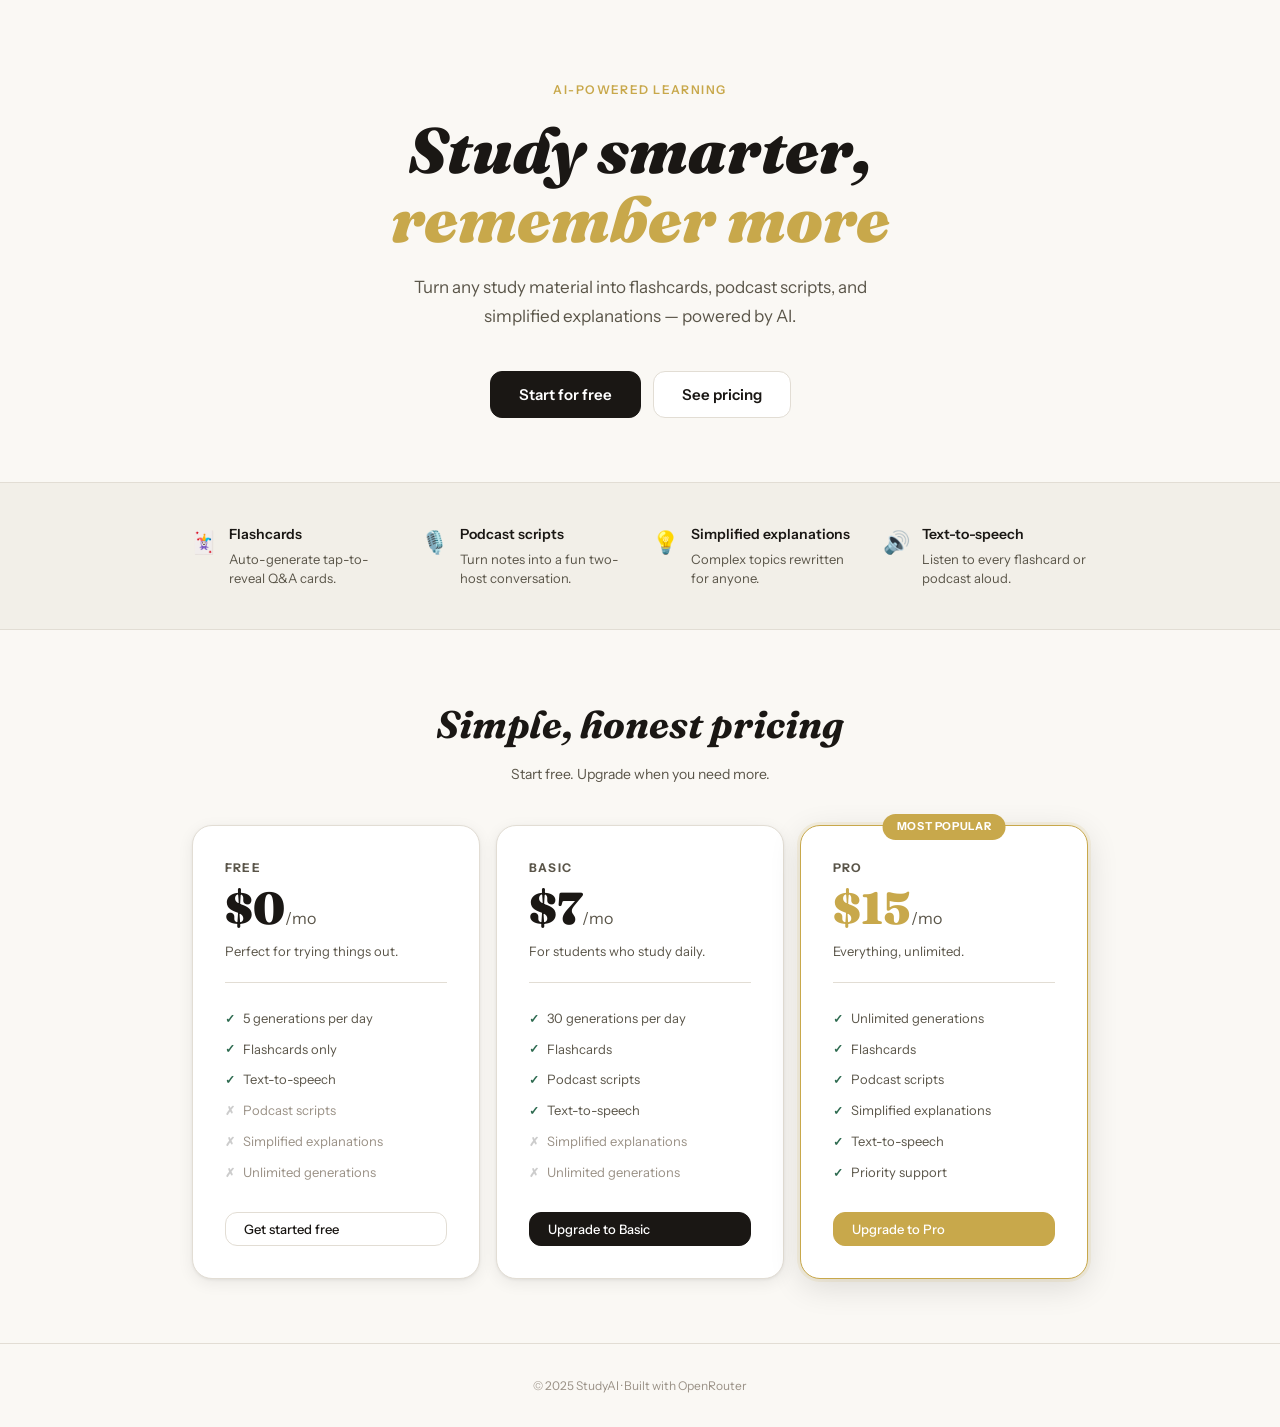
==== index.html @ e2538389 "Add files via upload" ====
<!DOCTYPE html>
<html lang="en">
<head>
<meta charset="UTF-8">
<meta name="viewport" content="width=device-width, initial-scale=1.0">
<title>StudyAI – Learn Smarter</title>
<link href="https://fonts.googleapis.com/css2?family=Fraunces:ital,wght@0,400;0,600;0,700;0,900;1,400;1,700&family=Instrument+Sans:wght@400;500;600&display=swap" rel="stylesheet">
<script src="https://www.paypal.com/sdk/js?client-id=NZ43STGXW99DN&vault=true&intent=subscription" data-sdk-integration-source="button-factory"></script>
<style>
:root{
  --bg:#faf8f4;--bg2:#f2efe8;--surface:#ffffff;--border:#e2ddd4;
  --ink:#1a1714;--ink2:#5a5549;--ink3:#9a9186;
  --gold:#c8a84b;--gold2:#e8c96a;--goldbg:#fdf6e3;
  --green:#2d6a4f;--greenbg:#e8f5ee;
  --blue:#1d4e89;--bluebg:#e8f0fb;
  --red:#c0392b;
  --r:12px;--r2:20px;
  --ff-display:'Fraunces',serif;
  --ff-body:'Instrument Sans',sans-serif;
  --shadow:0 1px 3px rgba(0,0,0,.06),0 4px 16px rgba(0,0,0,.07);
  --shadow-lg:0 8px 32px rgba(0,0,0,.12);
}
*{box-sizing:border-box;margin:0;padding:0}
html{font-size:16px;scroll-behavior:smooth}
body{background:var(--bg);color:var(--ink);font-family:var(--ff-body);line-height:1.6;min-height:100vh}
.page{display:none;min-height:100vh}
.page.active{display:block}
nav{
  position:sticky;top:0;z-index:100;
  background:rgba(250,248,244,.92);backdrop-filter:blur(12px);
  border-bottom:1px solid var(--border);
  padding:0 2rem;height:60px;
  display:flex;align-items:center;justify-content:space-between;
}
.nav-logo{font-family:var(--ff-display);font-size:20px;font-weight:900;color:var(--ink);cursor:pointer;font-style:italic}
.nav-logo em{color:var(--gold);font-style:normal}
.nav-right{display:flex;align-items:center;gap:12px}
.nav-plan-badge{font-size:11px;font-weight:600;padding:3px 10px;border-radius:99px;letter-spacing:.04em;text-transform:uppercase}
.badge-free{background:var(--bg2);color:var(--ink2)}
.badge-basic{background:var(--bluebg);color:var(--blue)}
.badge-pro{background:var(--goldbg);color:var(--gold)}
.btn{display:inline-flex;align-items:center;gap:6px;padding:8px 18px;border-radius:var(--r);border:1.5px solid var(--border);background:var(--surface);color:var(--ink);font-family:var(--ff-body);font-size:13px;font-weight:500;cursor:pointer;transition:all .15s;text-decoration:none}
.btn:hover{background:var(--bg2);border-color:#ccc}
.btn-primary{background:var(--ink);color:#fff;border-color:var(--ink)}
.btn-primary:hover{background:#2d2926;border-color:#2d2926}
.btn-gold{background:var(--gold);color:#fff;border-color:var(--gold)}
.btn-gold:hover{background:#b8963c;border-color:#b8963c}
.btn-sm{padding:6px 14px;font-size:12px}
.btn-lg{padding:13px 28px;font-size:15px;font-weight:600}
.hero{
  max-width:780px;margin:0 auto;padding:5rem 2rem 4rem;text-align:center;
}
.hero-eyebrow{font-size:12px;letter-spacing:.12em;text-transform:uppercase;color:var(--gold);font-weight:600;margin-bottom:1rem}
.hero h1{font-family:var(--ff-display);font-size:clamp(2.4rem,6vw,4rem);font-weight:900;line-height:1.08;margin-bottom:1.25rem;font-style:italic}
.hero h1 span{color:var(--gold)}
.hero p{font-size:17px;color:var(--ink2);max-width:520px;margin:0 auto 2.5rem;line-height:1.7}
.hero-cta{display:flex;gap:12px;justify-content:center;flex-wrap:wrap}
.features{background:var(--bg2);border-top:1px solid var(--border);border-bottom:1px solid var(--border);padding:2.5rem 2rem}
.features-grid{max-width:900px;margin:0 auto;display:grid;grid-template-columns:repeat(auto-fit,minmax(200px,1fr));gap:1.5rem}
.feat{display:flex;align-items:flex-start;gap:12px}
.feat-icon{font-size:22px;flex-shrink:0;margin-top:2px}
.feat-text h3{font-size:14px;font-weight:600;margin-bottom:4px}
.feat-text p{font-size:13px;color:var(--ink2);line-height:1.5}
.pricing-section{max-width:960px;margin:0 auto;padding:4rem 2rem}
.section-title{text-align:center;margin-bottom:.5rem}
.section-title h2{font-family:var(--ff-display);font-size:clamp(1.6rem,4vw,2.4rem);font-weight:700;font-style:italic}
.section-sub{text-align:center;color:var(--ink2);font-size:14px;margin-bottom:2.5rem}
.plans-grid{display:grid;grid-template-columns:repeat(auto-fit,minmax(260px,1fr));gap:16px;align-items:start}
.plan-card{background:var(--surface);border:1.5px solid var(--border);border-radius:var(--r2);padding:2rem;position:relative;box-shadow:var(--shadow)}
.plan-card.featured{border-color:var(--gold);box-shadow:0 0 0 3px rgba(200,168,75,.12),var(--shadow-lg)}
.plan-badge-top{position:absolute;top:-12px;left:50%;transform:translateX(-50%);background:var(--gold);color:#fff;font-size:11px;font-weight:700;padding:4px 14px;border-radius:99px;letter-spacing:.06em;text-transform:uppercase;white-space:nowrap}
.plan-name{font-size:12px;font-weight:700;letter-spacing:.1em;text-transform:uppercase;color:var(--ink2);margin-bottom:.5rem}
.plan-price{font-family:var(--ff-display);font-size:2.8rem;font-weight:900;line-height:1;margin-bottom:.25rem}
.plan-price sup{font-size:1.2rem;vertical-align:top;margin-top:.4rem;font-family:var(--ff-body);font-weight:600}
.plan-price span{font-size:1rem;color:var(--ink2);font-family:var(--ff-body);font-weight:400}
.plan-desc{font-size:13px;color:var(--ink2);margin:0.75rem 0 1.25rem;line-height:1.5}
.plan-divider{height:1px;background:var(--border);margin:1.25rem 0}
.plan-features{list-style:none;margin-bottom:1.5rem}
.plan-features li{font-size:13px;padding:5px 0;display:flex;align-items:center;gap:8px;color:var(--ink2)}
.plan-features li::before{content:'✓';color:var(--green);font-weight:700;font-size:12px;flex-shrink:0}
.plan-features li.no::before{content:'✗';color:#ccc}
.plan-features li.no{color:var(--ink3)}
.plan-cta{width:100%}
.auth-wrap{min-height:100vh;display:flex;align-items:center;justify-content:center;padding:2rem}
.auth-card{background:var(--surface);border:1px solid var(--border);border-radius:var(--r2);padding:2.5rem;width:100%;max-width:420px;box-shadow:var(--shadow-lg)}
.auth-card h2{font-family:var(--ff-display);font-size:1.8rem;font-weight:700;font-style:italic;margin-bottom:.25rem}
.auth-card p{font-size:13px;color:var(--ink2);margin-bottom:1.75rem}
.field{margin-bottom:1rem}
.field label{display:block;font-size:12px;font-weight:600;letter-spacing:.04em;color:var(--ink2);margin-bottom:5px;text-transform:uppercase}
.field input,.field select,.field textarea{width:100%;padding:10px 13px;border:1.5px solid var(--border);border-radius:var(--r);font-family:var(--ff-body);font-size:14px;color:var(--ink);background:var(--bg);outline:none;transition:border-color .15s}
.field input:focus,.field select:focus,.field textarea:focus{border-color:var(--gold)}
.field textarea{min-height:120px;resize:vertical}
.auth-switch{text-align:center;margin-top:1.25rem;font-size:13px;color:var(--ink2)}
.auth-switch a{color:var(--gold);cursor:pointer;font-weight:500;text-decoration:none}
.auth-error{background:#ffeaea;border:1px solid #f5c6cb;border-radius:var(--r);padding:10px 14px;font-size:13px;color:var(--red);margin-bottom:1rem;display:none}
.dash-layout{display:grid;grid-template-columns:220px 1fr;min-height:calc(100vh - 60px)}
.sidebar{background:var(--surface);border-right:1px solid var(--border);padding:1.5rem 1rem}
.sidebar-label{font-size:10px;font-weight:700;letter-spacing:.1em;text-transform:uppercase;color:var(--ink3);padding:0 10px;margin-bottom:.5rem;margin-top:1rem}
.sidebar-label:first-child{margin-top:0}
.sidebar-item{display:flex;align-items:center;gap:10px;padding:9px 12px;border-radius:var(--r);font-size:13px;font-weight:500;color:var(--ink2);cursor:pointer;transition:all .15s;text-decoration:none;width:100%;border:none;background:none;font-family:var(--ff-body)}
.sidebar-item:hover{background:var(--bg2);color:var(--ink)}
.sidebar-item.active{background:var(--goldbg);color:var(--gold);font-weight:600}
.sidebar-item .si-icon{font-size:15px;flex-shrink:0}
.main-content{padding:2rem;overflow-y:auto}
.main-content h2{font-family:var(--ff-display);font-size:1.6rem;font-weight:700;font-style:italic;margin-bottom:.25rem}
.main-content .subtitle{font-size:13px;color:var(--ink2);margin-bottom:2rem}
.usage-card{background:var(--surface);border:1px solid var(--border);border-radius:var(--r);padding:1.25rem;margin-bottom:1.5rem;box-shadow:var(--shadow)}
.usage-header{display:flex;justify-content:space-between;align-items:center;margin-bottom:.75rem}
.usage-header h4{font-size:13px;font-weight:600}
.usage-count{font-size:12px;color:var(--ink2)}
.usage-bar-track{height:6px;background:var(--bg2);border-radius:99px;overflow:hidden}
.usage-bar-fill{height:100%;border-radius:99px;background:var(--gold);transition:width .4s ease}
.usage-bar-fill.full{background:var(--red)}
.usage-note{font-size:11px;color:var(--ink3);margin-top:.5rem}
.tool-card{background:var(--surface);border:1px solid var(--border);border-radius:var(--r2);padding:1.5rem;box-shadow:var(--shadow)}
.tool-actions{display:flex;gap:8px;flex-wrap:wrap;margin:1rem 0}
.tool-btn{display:flex;align-items:center;gap:6px;padding:8px 16px;border-radius:99px;border:1.5px solid var(--border);background:var(--bg);color:var(--ink);font-family:var(--ff-body);font-size:13px;font-weight:500;cursor:pointer;transition:all .15s}
.tool-btn:hover{background:var(--bg2);border-color:#bbb}
.tool-btn:disabled{opacity:.4;cursor:not-allowed}
.tabs-row{display:flex;border-bottom:1px solid var(--border);margin-bottom:1.25rem}
.tab{padding:9px 18px;font-size:13px;font-weight:500;color:var(--ink2);background:none;border:none;border-bottom:2px solid transparent;cursor:pointer;font-family:var(--ff-body);transition:all .15s}
.tab:hover{color:var(--ink)}
.tab.on-flash{color:var(--gold);border-bottom-color:var(--gold)}
.tab.on-podcast{color:var(--blue);border-bottom-color:var(--blue)}
.tab.on-explain{color:var(--green);border-bottom-color:var(--green)}
.tab-count{font-size:10px;background:var(--goldbg);color:var(--gold);padding:1px 6px;border-radius:99px;margin-left:5px;font-weight:700;display:none}
.tab-pane{display:none;animation:fadeUp .25s ease}
.tab-pane.visible{display:block}
@keyframes fadeUp{from{opacity:0;transform:translateY(6px)}to{opacity:1;transform:translateY(0)}}
.fc-grid{display:grid;grid-template-columns:repeat(auto-fill,minmax(230px,1fr));gap:10px;margin-top:1rem}
.fc{background:var(--bg);border:1.5px solid var(--border);border-radius:var(--r);padding:1.1rem;cursor:pointer;transition:all .15s;position:relative}
.fc:hover{border-color:var(--gold);box-shadow:0 2px 8px rgba(200,168,75,.12)}
.fc .ql{font-size:10px;font-weight:700;letter-spacing:.08em;color:var(--gold);text-transform:uppercase;margin-bottom:6px}
.fc .qt{font-size:13px;font-weight:500;color:var(--ink);line-height:1.5}
.fc .ab{display:none;margin-top:10px;padding-top:10px;border-top:1px solid var(--border)}
.fc .ab.show{display:block}
.fc .al{font-size:10px;font-weight:700;letter-spacing:.08em;color:var(--blue);text-transform:uppercase;margin-bottom:5px}
.fc .at{font-size:12px;color:var(--ink2);line-height:1.55}
.fc .hint{font-size:10px;color:var(--ink3);margin-top:8px}
.fc-tts{font-size:11px;padding:3px 9px;border-radius:99px;border:1px solid var(--border);background:transparent;color:var(--ink3);cursor:pointer;font-family:var(--ff-body);margin-top:8px;transition:all .15s}
.fc-tts:hover{border-color:var(--gold);color:var(--gold)}
.fc-tts.sp{border-color:var(--gold);color:var(--gold)}
.pod-box2{background:var(--bg);border:1px solid var(--border);border-radius:var(--r);overflow:hidden}
.pod-top2{padding:1rem 1.25rem;border-bottom:1px solid var(--border);display:flex;align-items:center;justify-content:space-between;gap:10px;flex-wrap:wrap}
.pod-top2 h4{font-family:var(--ff-display);font-size:15px;font-weight:700;font-style:italic}
.pod-controls2{display:flex;gap:8px;align-items:center}
.pod-voices{display:flex;gap:12px;padding:.75rem 1.25rem;background:var(--surface);border-bottom:1px solid var(--border);flex-wrap:wrap}
.voice-badge{display:flex;align-items:center;gap:8px;font-size:12px}
.voice-dot{width:10px;height:10px;border-radius:50%;flex-shrink:0}
.voice-dot.alex{background:#c8a84b}
.voice-dot.jordan{background:#1d4e89}
.voice-name{font-weight:600;color:var(--ink)}
.voice-label{color:var(--ink3);font-size:11px}
.pod-script{padding:1.25rem;max-height:400px;overflow-y:auto;display:flex;flex-direction:column;gap:10px}
.pod-script::-webkit-scrollbar{width:3px}
.pod-script::-webkit-scrollbar-thumb{background:var(--border);border-radius:2px}
.pod-line{display:flex;gap:10px;padding:8px 10px;border-radius:8px;transition:background .2s,opacity .2s;opacity:.55}
.pod-line.active{opacity:1;background:var(--goldbg)}
.pod-line[data-speaker="Jordan"].active{background:var(--bluebg)}
.pod-speaker{font-size:11px;font-weight:700;letter-spacing:.06em;text-transform:uppercase;min-width:52px;padding-top:2px;flex-shrink:0}
.pod-speaker.alex{color:var(--gold)}
.pod-speaker.jordan{color:var(--blue)}
.pod-text{font-size:13px;color:var(--ink2);line-height:1.6}
.pod-foot2{padding:.75rem 1.25rem;border-top:1px solid var(--border);font-size:11px;color:var(--ink3);display:flex;align-items:center;gap:8px}
.pod-foot2.live{color:var(--blue)}
.pod-progress{font-size:11px;color:var(--ink3);margin-left:auto}
.speed-select{font-size:11px;padding:3px 8px;border-radius:99px;border:1px solid var(--border);background:var(--bg);color:var(--ink);font-family:var(--ff-body);cursor:pointer}
.exp-box{background:var(--bg);border:1px solid var(--border);border-radius:var(--r);overflow:hidden}
.exp-top{padding:1rem 1.25rem;border-bottom:1px solid var(--border);display:flex;align-items:center;justify-content:space-between}
.exp-top span{font-size:11px;font-weight:700;letter-spacing:.08em;text-transform:uppercase;color:var(--green)}
.exp-body{padding:1.25rem;font-size:14px;color:var(--ink2);line-height:1.85;white-space:pre-wrap}
.ld{display:flex;align-items:center;gap:10px;padding:1.5rem 0;font-size:13px;color:var(--ink2)}
.spin{width:14px;height:14px;border:2px solid var(--border);border-top-color:var(--gold);border-radius:50%;animation:sp .6s linear infinite;flex-shrink:0}
@keyframes sp{to{transform:rotate(360deg)}}
.upgrade-wall{text-align:center;padding:3rem 1rem;background:var(--goldbg);border:1.5px dashed var(--gold);border-radius:var(--r2);margin-top:1rem}
.upgrade-wall h3{font-family:var(--ff-display);font-size:1.3rem;font-weight:700;font-style:italic;margin-bottom:.5rem}
.upgrade-wall p{font-size:13px;color:var(--ink2);margin-bottom:1.25rem}
.billing-grid{display:grid;grid-template-columns:repeat(auto-fit,minmax(240px,1fr));gap:14px;margin-top:1rem}
.billing-plan{background:var(--surface);border:1.5px solid var(--border);border-radius:var(--r2);padding:1.5rem;position:relative}
.billing-plan.current{border-color:var(--gold);background:var(--goldbg)}
.billing-plan .bp-name{font-size:11px;font-weight:700;letter-spacing:.1em;text-transform:uppercase;color:var(--ink2);margin-bottom:.5rem}
.billing-plan .bp-price{font-family:var(--ff-display);font-size:2rem;font-weight:900;margin-bottom:.5rem}
.billing-plan .bp-features{list-style:none;margin:1rem 0}
.billing-plan .bp-features li{font-size:12px;color:var(--ink2);padding:3px 0;display:flex;gap:7px}
.billing-plan .bp-features li::before{content:'✓';color:var(--green);font-weight:700}
.paypal-container{margin-top:1rem;min-height:45px}
.current-label{position:absolute;top:-10px;right:16px;background:var(--gold);color:#fff;font-size:10px;font-weight:700;padding:3px 10px;border-radius:99px;letter-spacing:.06em;text-transform:uppercase}
#toast{position:fixed;bottom:24px;right:24px;background:var(--ink);color:#fff;padding:10px 18px;border-radius:var(--r);font-size:13px;font-weight:500;opacity:0;transition:opacity .25s;pointer-events:none;z-index:9999}
#toast.show{opacity:1}
.empty{padding:2.5rem;text-align:center;font-size:13px;color:var(--ink3)}
.err-msg{color:var(--red);font-size:13px;padding:1.5rem 0}
@media(max-width:700px){
  .dash-layout{grid-template-columns:1fr}
  .sidebar{display:flex;overflow-x:auto;padding:.75rem;gap:4px;border-right:none;border-bottom:1px solid var(--border)}
  .sidebar-label{display:none}
  .sidebar-item{flex-shrink:0;padding:7px 12px}
  .fc-grid{grid-template-columns:1fr}
  .billing-grid{grid-template-columns:1fr}
  .hero h1{font-size:2rem}
}
</style>
</head>
<body>

<!-- NAV -->
<nav id="main-nav" style="display:none">
  <div class="nav-logo" onclick="goHome()">Study<em>AI</em></div>
  <div class="nav-right">
    <span class="nav-plan-badge badge-free" id="nav-badge">Free</span>
    <button class="btn btn-sm" id="nav-login-btn" onclick="showPage('login')" style="display:none">Log in</button>
    <button class="btn btn-sm btn-primary" id="nav-signup-btn" onclick="showPage('signup')" style="display:none">Get started</button>
    <button class="btn btn-sm" id="nav-logout-btn" onclick="logout()" style="display:none">Log out</button>
  </div>
</nav>

<!-- LANDING PAGE -->
<div class="page active" id="page-landing">
  <section class="hero">
    <div class="hero-eyebrow">AI-Powered Learning</div>
    <h1>Study smarter,<br><span>remember more</span></h1>
    <p>Turn any study material into flashcards, podcast scripts, and simplified explanations — powered by AI.</p>
    <div class="hero-cta">
      <button class="btn btn-primary btn-lg" onclick="showPage('signup')">Start for free</button>
      <button class="btn btn-lg" onclick="document.getElementById('pricing').scrollIntoView({behavior:'smooth'})">See pricing</button>
    </div>
  </section>
  <section class="features">
    <div class="features-grid">
      <div class="feat"><div class="feat-icon">🃏</div><div class="feat-text"><h3>Flashcards</h3><p>Auto-generate tap-to-reveal Q&A cards.</p></div></div>
      <div class="feat"><div class="feat-icon">🎙️</div><div class="feat-text"><h3>Podcast scripts</h3><p>Turn notes into a fun two-host conversation.</p></div></div>
      <div class="feat"><div class="feat-icon">💡</div><div class="feat-text"><h3>Simplified explanations</h3><p>Complex topics rewritten for anyone.</p></div></div>
      <div class="feat"><div class="feat-icon">🔊</div><div class="feat-text"><h3>Text-to-speech</h3><p>Listen to every flashcard or podcast aloud.</p></div></div>
    </div>
  </section>
  <section class="pricing-section" id="pricing">
    <div class="section-title"><h2>Simple, honest pricing</h2></div>
    <div class="section-sub">Start free. Upgrade when you need more.</div>
    <div class="plans-grid">
      <div class="plan-card">
        <div class="plan-name">Free</div>
        <div class="plan-price">$0<span>/mo</span></div>
        <div class="plan-desc">Perfect for trying things out.</div>
        <div class="plan-divider"></div>
        <ul class="plan-features">
          <li>5 generations per day</li><li>Flashcards only</li><li>Text-to-speech</li>
          <li class="no">Podcast scripts</li><li class="no">Simplified explanations</li><li class="no">Unlimited generations</li>
        </ul>
        <button class="btn plan-cta" onclick="showPage('signup')">Get started free</button>
      </div>
      <div class="plan-card">
        <div class="plan-name">Basic</div>
        <div class="plan-price">$<span style="font-size:2.8rem;font-family:var(--ff-display);font-weight:900;color:var(--ink)">7</span><span>/mo</span></div>
        <div class="plan-desc">For students who study daily.</div>
        <div class="plan-divider"></div>
        <ul class="plan-features">
          <li>30 generations per day</li><li>Flashcards</li><li>Podcast scripts</li><li>Text-to-speech</li>
          <li class="no">Simplified explanations</li><li class="no">Unlimited generations</li>
        </ul>
        <button class="btn btn-primary plan-cta" onclick="startUpgrade('basic')">Upgrade to Basic</button>
      </div>
      <div class="plan-card featured">
        <div class="plan-badge-top">Most popular</div>
        <div class="plan-name">Pro</div>
        <div class="plan-price" style="color:var(--gold)">$<span style="font-size:2.8rem;font-family:var(--ff-display);font-weight:900;color:var(--gold)">15</span><span>/mo</span></div>
        <div class="plan-desc">Everything, unlimited.</div>
        <div class="plan-divider"></div>
        <ul class="plan-features">
          <li>Unlimited generations</li><li>Flashcards</li><li>Podcast scripts</li><li>Simplified explanations</li><li>Text-to-speech</li><li>Priority support</li>
        </ul>
        <button class="btn btn-gold plan-cta" onclick="startUpgrade('pro')">Upgrade to Pro</button>
      </div>
    </div>
  </section>
  <footer style="text-align:center;padding:2rem;font-size:12px;color:var(--ink3);border-top:1px solid var(--border)">© 2025 StudyAI · Built with OpenRouter</footer>
</div>

<!-- SIGNUP PAGE -->
<div class="page" id="page-signup">
  <div class="auth-wrap"><div class="auth-card">
    <h2>Create your account</h2><p>Start for free. No credit card required.</p>
    <div class="auth-error" id="signup-error"></div>
    <div class="field"><label>Full name</label><input type="text" id="su-name" placeholder="Jane Doe"></div>
    <div class="field"><label>Email</label><input type="email" id="su-email" placeholder="jane@example.com"></div>
    <div class="field"><label>Password</label><input type="password" id="su-pass" placeholder="Min. 6 characters"></div>
    <button class="btn btn-primary btn-lg" style="width:100%" onclick="doSignup()">Create account</button>
    <div class="auth-switch">Already have an account? <a onclick="showPage('login')">Log in</a></div>
  </div></div>
</div>

<!-- LOGIN PAGE -->
<div class="page" id="page-login">
  <div class="auth-wrap"><div class="auth-card">
    <h2>Welcome back</h2><p>Log in to your StudyAI account.</p>
    <div class="auth-error" id="login-error"></div>
    <div class="field"><label>Email</label><input type="email" id="li-email" placeholder="jane@example.com"></div>
    <div class="field"><label>Password</label><input type="password" id="li-pass" placeholder="Your password"></div>
    <button class="btn btn-primary btn-lg" style="width:100%" onclick="doLogin()">Log in</button>
    <div class="auth-switch">Don't have an account? <a onclick="showPage('signup')">Sign up free</a></div>
  </div></div>
</div>

<!-- DASHBOARD -->
<div class="page" id="page-dashboard">
  <div class="dash-layout">
    <div class="sidebar">
      <div class="sidebar-label">Tools</div>
      <button class="sidebar-item active" id="sb-study" onclick="showDash('study')"><span class="si-icon">📚</span> Study tool</button>
      <div class="sidebar-label">Account</div>
      <button class="sidebar-item" id="sb-billing" onclick="showDash('billing')"><span class="si-icon">💳</span> Billing</button>
      <button class="sidebar-item" id="sb-settings" onclick="showDash('settings')"><span class="si-icon">🔑</span> Settings</button>
      <div id="sb-admin-wrap" style="display:none"><div class="sidebar-label">Owner</div><button class="sidebar-item" id="sb-admin" onclick="showDash('admin')"><span class="si-icon">⚙️</span> Admin panel</button></div>
    </div>
    <div class="main-content">
      <!-- STUDY PANEL -->
      <div id="dash-study">
        <h2>Study tool</h2><p class="subtitle">Paste any material and let AI do the work.</p>
        <div class="usage-card">
          <div class="usage-header"><h4>Daily generations</h4><span class="usage-count" id="usage-text">0 / 5</span></div>
          <div class="usage-bar-track"><div class="usage-bar-fill" id="usage-fill" style="width:0%"></div></div>
          <div class="usage-note" id="usage-note">Resets at midnight · <a onclick="showDash('billing')" style="color:var(--gold);cursor:pointer">Upgrade for more</a></div>
        </div>
        <div class="tool-card">
          <div class="field"><label>Your study material</label><textarea id="study-input" placeholder="Paste your notes, article, textbook excerpt…"></textarea></div>
          <div class="tool-actions">
            <button class="tool-btn" id="tbtn-flash" onclick="generate('flashcards')">🃏 Flashcards</button>
            <button class="tool-btn" id="tbtn-podcast" onclick="generate('podcast')">🎙️ Podcast</button>
            <button class="tool-btn" id="tbtn-explain" onclick="generate('explain')">💡 Explain</button>
          </div>
          <div id="output-area" style="display:none">
            <div class="tabs-row">
              <button class="tab" id="tab-flash" onclick="switchTab('flash')">Flashcards <span class="tab-count" id="fc-cnt"></span></button>
              <button class="tab" id="tab-podcast" onclick="switchTab('podcast')">Podcast</button>
              <button class="tab" id="tab-explain" onclick="switchTab('explain')">Explanation</button>
            </div>
            <div class="tab-pane" id="tp-flash"><div class="empty">Generate flashcards to see them here.</div></div>
            <div class="tab-pane" id="tp-podcast"><div class="empty">Generate a podcast to see it here.</div></div>
            <div class="tab-pane" id="tp-explain"><div class="empty">Generate an explanation to see it here.</div></div>
          </div>
        </div>
      </div>
      <!-- SETTINGS PANEL -->
      <div id="dash-settings" style="display:none">
        <h2>API Settings</h2><p class="subtitle">Enter your OpenRouter API key to enable AI features.</p>
        <div class="tool-card">
          <div class="field">
            <label>OpenRouter API Key</label>
            <input type="password" id="api-key-input" placeholder="sk-or-v1-...">
            <div style="font-size:12px; color:var(--ink3); margin-top:6px">Get a key at <a href="https://openrouter.ai/keys" target="_blank" style="color:var(--gold)">openrouter.ai/keys</a></div>
          </div>
          <button class="btn btn-primary" onclick="saveApiKey()">Save Key</button>
          <button class="btn" onclick="clearApiKey()">Clear</button>
          <p id="api-key-status" style="margin-top:12px; font-size:13px"></p>
        </div>
      </div>
      <!-- ADMIN PANEL -->
      <div id="dash-admin" style="display:none"></div>
      <!-- BILLING PANEL -->
      <div id="dash-billing" style="display:none">
        <h2>Billing & plans</h2><p class="subtitle">Manage your subscription.</p>
        <div class="billing-grid" id="billing-grid"></div>
      </div>
    </div>
  </div>
</div>

<div id="toast"></div>

<script>
// DATA STORE
const DB = {
  get users(){ try{return JSON.parse(localStorage.getItem('sai_users')||'{}')}catch{return{}} },
  set users(v){ localStorage.setItem('sai_users',JSON.stringify(v)) },
  get session(){ try{return JSON.parse(localStorage.getItem('sai_session')||'null')}catch{return null} },
  set session(v){ localStorage.setItem('sai_session',JSON.stringify(v)) },
};
const PLANS = {
  free: { name:'Free', price:'$0/mo', daily:5, features:['flashcards'], label:'Free' },
  basic:{ name:'Basic', price:'$7/mo', daily:30, features:['flashcards','podcast'], label:'Basic' },
  pro:  { name:'Pro', price:'$15/mo', daily:999, features:['flashcards','podcast','explain'], label:'Pro' },
};

function currentUser(){ const s=DB.session; return s?DB.users[s.email]:null; }
function saveUser(u){ const db=DB.users; db[u.email]=u; DB.users=db; }
function todayKey(){ return new Date().toISOString().slice(0,10); }
function getUsage(){ const u=currentUser(); return u?((u.usage||{})[todayKey()]||0):0; }
function incUsage(){ const u=currentUser(); if(!u) return; if(!u.usage) u.usage={}; u.usage[todayKey()]=(u.usage[todayKey()]||0)+1; saveUser(u); }
function canGenerate(type){ const u=currentUser(); if(!u) return false; const plan=PLANS[u.plan||'free']; return plan.features.includes(type) && getUsage()<plan.daily; }

// NAVIGATION
function showPage(name){
  document.querySelectorAll('.page').forEach(p=>p.classList.remove('active'));
  document.getElementById('page-'+name).classList.add('active');
  const nav=document.getElementById('main-nav');
  const u=currentUser();
  nav.style.display= name==='landing'?'none':'flex';
  if(u){
    document.getElementById('nav-login-btn').style.display='none';
    document.getElementById('nav-signup-btn').style.display='none';
    document.getElementById('nav-logout-btn').style.display='flex';
    const badge=document.getElementById('nav-badge');
    badge.textContent=PLANS[u.plan||'free'].label;
    badge.className='nav-plan-badge badge-'+(u.plan||'free');
    badge.style.display='flex';
  } else {
    document.getElementById('nav-login-btn').style.display='flex';
    document.getElementById('nav-signup-btn').style.display='flex';
    document.getElementById('nav-logout-btn').style.display='none';
    document.getElementById('nav-badge').style.display='none';
  }
}
function goHome(){ showPage(currentUser()?'dashboard':'landing'); }

// AUTH
function doSignup(){
  const name=document.getElementById('su-name').value.trim();
  const email=document.getElementById('su-email').value.trim().toLowerCase();
  const pass=document.getElementById('su-pass').value;
  const err=document.getElementById('signup-error');
  err.style.display='none';
  if(!name||!email||!pass){ err.textContent='Please fill in all fields.'; err.style.display='block'; return; }
  if(pass.length<6){ err.textContent='Password must be at least 6 characters.'; err.style.display='block'; return; }
  const db=DB.users;
  if(db[email]){ err.textContent='An account with this email already exists.'; err.style.display='block'; return; }
  const user={name,email,pass,plan:'free',joinedAt:Date.now(),usage:{}};
  saveUser(user);
  DB.session={email};
  showPage('dashboard');
  initDash();
  toast('Welcome to StudyAI, '+name+'! 🎉');
}
function doLogin(){
  const email=document.getElementById('li-email').value.trim().toLowerCase();
  const pass=document.getElementById('li-pass').value;
  const err=document.getElementById('login-error');
  err.style.display='none';
  const db=DB.users;
  if(!db[email]||db[email].pass!==pass){ err.textContent='Incorrect email or password.'; err.style.display='block'; return; }
  DB.session={email};
  showPage('dashboard');
  initDash();
  toast('Welcome back, '+db[email].name+'!');
}
function logout(){
  DB.session=null;
  stopSpeech();
  showPage('landing');
  toast('Logged out.');
}

// DASHBOARD
function initDash(){
  updateUsageBar();
  const u=currentUser();
  document.getElementById('sb-admin-wrap').style.display=(u&&u.isOwner)?'block':'none';
  showDash('study');
}
function showDash(panel){
  ['study','billing','admin','settings'].forEach(p=>{
    const el=document.getElementById('dash-'+p);
    if(el) el.style.display=p===panel?'block':'none';
  });
  document.querySelectorAll('.sidebar-item').forEach(i=>i.classList.remove('active'));
  document.getElementById('sb-'+panel)?.classList.add('active');
  if(panel==='billing') renderBilling();
  if(panel==='admin') renderAdmin();
  if(panel==='settings'){ document.getElementById('api-key-input').value = getApiKey(); }
}
function updateUsageBar(){
  const u=currentUser(); if(!u) return;
  const plan=PLANS[u.plan||'free'];
  const used=getUsage();
  const pct=plan.daily>=999?0:Math.min(100,Math.round(used/plan.daily*100));
  document.getElementById('usage-text').textContent=plan.daily>=999?used+' / ∞':used+' / '+plan.daily;
  const fill=document.getElementById('usage-fill');
  fill.style.width=pct+'%';
  fill.className='usage-bar-fill'+(pct>=100?' full':'');
  const note=document.getElementById('usage-note');
  if(u.plan==='pro') note.innerHTML='Unlimited generations on Pro ✓';
  else note.innerHTML='Resets at midnight · <a onclick="showDash(\'billing\')" style="color:var(--gold);cursor:pointer">Upgrade for more</a>';
}

// TTS
let speaking=false, activeTTSBtn=null;
function stopSpeech(){ if(window.speechSynthesis) window.speechSynthesis.cancel(); speaking=false; if(activeTTSBtn){ activeTTSBtn.classList.remove('sp'); activeTTSBtn.textContent=activeTTSBtn._idle||'▶'; activeTTSBtn=null; } }
function speakText(text,btn,idle,active){
  if(!window.speechSynthesis){ toast('TTS not supported.'); return; }
  if(speaking&&activeTTSBtn===btn){ stopSpeech(); return; }
  stopSpeech();
  const u=new SpeechSynthesisUtterance(text); u.rate=0.95;
  u.onend=()=>{ speaking=false; if(activeTTSBtn){ activeTTSBtn.classList.remove('sp'); activeTTSBtn.textContent=idle; activeTTSBtn=null; } };
  btn._idle=idle; btn.textContent=active; btn.classList.add('sp'); activeTTSBtn=btn; speaking=true;
  window.speechSynthesis.speak(u);
}

// TABS
function switchTab(name){
  ['flash','podcast','explain'].forEach(t=>{
    document.getElementById('tp-'+t).classList.remove('visible');
    document.getElementById('tab-'+t).classList.remove('on-flash','on-podcast','on-explain');
  });
  document.getElementById('tp-'+name).classList.add('visible');
  document.getElementById('tab-'+name).classList.add('on-'+name);
  stopSpeech();
}

// API KEY MANAGEMENT
function getApiKey(){ return localStorage.getItem('openrouter_api_key')||''; }
function saveApiKey(){
  const key=document.getElementById('api-key-input').value.trim();
  if(!key){ toast('Please enter an API key'); return; }
  localStorage.setItem('openrouter_api_key',key);
  document.getElementById('api-key-status').textContent='✅ API key saved!';
  toast('API key saved');
}
function clearApiKey(){
  localStorage.removeItem('openrouter_api_key');
  document.getElementById('api-key-input').value='';
  document.getElementById('api-key-status').textContent='API key cleared';
  toast('API key cleared');
}

// GENERATE (OpenRouter)
const TYPE_TO_FEATURE={flashcards:'flashcards',podcast:'podcast',explain:'explain'};
const TYPE_TO_TAB={flashcards:'flash',podcast:'podcast',explain:'explain'};

async function generate(type){
  const text=document.getElementById('study-input').value.trim();
  if(!text){ toast('Please paste some study material first.'); return; }
  const apiKey=getApiKey();
  if(!apiKey){ toast('Please enter your OpenRouter API key in Settings'); showDash('settings'); return; }
  const feat=TYPE_TO_FEATURE[type];
  const u=currentUser();
  const plan=PLANS[u.plan||'free'];
  if(!plan.features.includes(feat)){ showUpgradeWall(type,TYPE_TO_TAB[type]); return; }
  if(getUsage()>=plan.daily){ showUpgradeWall('limit',TYPE_TO_TAB[type]); return; }

  const btnId='tbtn-'+type.replace('flashcards','flash');
  document.getElementById(btnId).disabled=true;
  document.getElementById('output-area').style.display='block';
  switchTab(TYPE_TO_TAB[type]);
  const pane=document.getElementById('tp-'+TYPE_TO_TAB[type]);
  pane.innerHTML='<div class="ld"><div class="spin"></div> AI is reasoning…</div>';

  let system='', user='', schema={};
  if(type==='flashcards'){
    system='You are an expert educator. Generate flashcards from the study material.';
    user=`Create 8 flashcards based on this material:\n\n${text}`;
    schema={ name:'flashcards', strict:true, schema:{ type:'object', properties:{ cards:{ type:'array', items:{ type:'object', properties:{ q:{type:'string'}, a:{type:'string'} }, required:['q','a'], additionalProperties:false } } }, required:['cards'], additionalProperties:false } };
  } else if(type==='podcast'){
    system=`You are an award-winning podcast producer and science communicator. Create a deeply engaging, information-rich two-host conversation between Alex and Jordan. Follow these rules:
- Alex is the enthusiastic expert who dives deep, uses vivid analogies, shares surprising facts, and explains mechanisms clearly.
- Jordan is the curious, witty co-host who asks probing follow-up questions, challenges assumptions, relates ideas to real life, and occasionally plays devil's advocate.
- The conversation must feel NATURAL — include moments of genuine surprise, "wait, really?", brief disagreements, jokes, and "aha" moments.
- Pack in REAL, SPECIFIC information: statistics, named examples, historical context, mechanisms, counterintuitive facts, and practical implications.
- Structure: open with a hook/surprising claim → explore core concepts with examples → dig into a counterintuitive angle → discuss real-world impact → close with a memorable takeaway.
- Each line should be 1-3 sentences: substantive but conversational. Never vague or generic.
- Vary sentence length and rhythm to sound like real speech.`;
    user=`Turn this study material into a rich, information-packed podcast script for hosts Alex and Jordan. Include 24-30 exchanges. Make it feel like a genuinely fascinating conversation that teaches the listener something real. Don't just summarize — explain WHY things work, share surprising angles, and make complex ideas click.\n\nMaterial:\n${text}`;
    schema={ name:'podcast_script', strict:true, schema:{ type:'object', properties:{ script:{ type:'array', items:{ type:'object', properties:{ speaker:{type:'string', enum:['Alex','Jordan']}, line:{type:'string'} }, required:['speaker','line'], additionalProperties:false } } }, required:['script'], additionalProperties:false } };
  } else {
    system='You are a brilliant teacher. Explain complex topics simply.';
    user=`Explain this material in simple terms (about 200-300 words):\n\n${text}`;
    schema={ name:'explanation', strict:true, schema:{ type:'object', properties:{ explanation:{type:'string'} }, required:['explanation'], additionalProperties:false } };
  }

  const payload={
    model:'nvidia/nemotron-3-super-120b-a12b:free',
    messages:[{role:'system',content:system},{role:'user',content:user}],
    response_format:{ type:'json_schema', json_schema:schema },
    reasoning:{ enabled: true }
  };

  try{
    const res=await fetch('https://openrouter.ai/api/v1/chat/completions',{
      method:'POST',
      headers:{'Authorization':`Bearer ${apiKey}`,'Content-Type':'application/json'},
      body:JSON.stringify(payload)
    });
    const data=await res.json();
    if(!res.ok) throw new Error(data.error?.message||'API request failed');
    const content=data.choices?.[0]?.message?.content;
    if(!content) throw new Error('No content in response');
    const parsed=JSON.parse(content);
    incUsage(); updateUsageBar();
    if(type==='flashcards') renderFlashcardsFromArray(parsed.cards,pane);
    else if(type==='podcast') renderPodcastFromArray(parsed.script,pane);
    else renderExplain(parsed.explanation,pane);
  } catch(e){
    pane.innerHTML=`<div class="err-msg">Error: ${esc(e.message)}</div>`;
  }
  document.getElementById(btnId).disabled=false;
}

function showUpgradeWall(type,tabName){
  document.getElementById('output-area').style.display='block';
  switchTab(tabName);
  const pane=document.getElementById('tp-'+tabName);
  const msgs={ podcast:'Podcast scripts are available on Basic and Pro plans.', explain:'Simplified explanations are available on the Pro plan.', limit:'You\'ve used all your daily generations. Upgrade for more.' };
  pane.innerHTML=`<div class="upgrade-wall"><h3>Upgrade your plan</h3><p>${msgs[type]||'This feature requires an upgrade.'}</p><button class="btn btn-gold" onclick="showDash('billing')">View plans & upgrade</button></div>`;
}

// RENDER FUNCTIONS
function renderFlashcardsFromArray(cards,pane){
  const cnt=document.getElementById('fc-cnt'); cnt.textContent=cards.length; cnt.style.display='inline-block';
  const allText=cards.map((c,i)=>`Card ${i+1}. Question: ${c.q}. Answer: ${c.a}.`).join(' ');
  let html=`<div style="display:flex;align-items:center;justify-content:space-between;margin-bottom:8px"><span style="font-size:12px;color:var(--ink2)">Tap a card to reveal the answer.</span><button class="fc-tts" id="tts-all" onclick="speakText(${JSON.stringify(allText)},this,'🔊 Read all','⏹ Stop')">🔊 Read all</button></div><div class="fc-grid">`;
  cards.forEach((c,i)=>{
    const ct=`Question: ${c.q}. Answer: ${c.a}.`;
    html+=`<div class="fc" onclick="flipFC(${i})"><div class="ql">Question</div><div class="qt">${esc(c.q)}</div><div class="ab" id="ab-${i}"><div class="al">Answer</div><div class="at">${esc(c.a)}</div></div><div style="display:flex;align-items:center;justify-content:space-between"><div class="hint" id="ht-${i}">tap to reveal</div><button class="fc-tts" onclick="event.stopPropagation();speakText(${JSON.stringify(ct)},this,'🔊 Read','⏹ Stop')">🔊 Read</button></div></div>`;
  });
  html+='</div>'; pane.innerHTML=html;
}
function flipFC(i){ const ab=document.getElementById('ab-'+i), ht=document.getElementById('ht-'+i); ab.classList.toggle('show'); ht.style.display=ab.classList.contains('show')?'none':'block'; }

let podLines=[], podIdx=0, podPlaying=false, voiceAlex=null, voiceJordan=null, podSpeed=1.0;
function loadVoices(){
  return new Promise(resolve=>{
    const vv=window.speechSynthesis.getVoices();
    if(vv.length){ assignVoices(vv); resolve(); return; }
    window.speechSynthesis.onvoiceschanged=()=>{ assignVoices(window.speechSynthesis.getVoices()); resolve(); };
  });
}
function assignVoices(voices){
  const en=voices.filter(v=>v.lang.startsWith('en'));
  const male=en.filter(v=>/male|guy|daniel|david|james|tom|george|mark|alex|fred/i.test(v.name));
  const female=en.filter(v=>/female|woman|lady|zira|victoria|samantha|karen|moira|tessa|veena|fiona/i.test(v.name));
  const others=en.filter(v=>!male.includes(v)&&!female.includes(v));
  voiceAlex=male[0]||others[0]||en[0]||voices[0];
  voiceJordan=female[0]||others[1]||en[1]||voiceAlex;
}
function renderPodcastFromArray(script,pane){
  podLines=script; podIdx=0; podPlaying=false;
  const linesHtml=script.map((l,i)=>`<div class="pod-line" id="pl-${i}" data-speaker="${l.speaker}"><span class="pod-speaker ${l.speaker.toLowerCase()}">${esc(l.speaker)}</span><span class="pod-text">${esc(l.line)}</span></div>`).join('');
  pane.innerHTML=`
  <div class="pod-box2">
    <div class="pod-top2"><h4>🎙️ Podcast — Alex & Jordan</h4><div class="pod-controls2"><select class="speed-select" id="pod-speed" onchange="updatePodSpeed()"><option value="0.8">0.8×</option><option value="0.9">0.9×</option><option value="1" selected>1×</option><option value="1.1">1.1×</option><option value="1.25">1.25×</option></select><button class="tool-btn" id="pod-play-btn" style="padding:6px 16px;font-size:12px" onclick="togglePodcast()">▶ Play</button><button class="tool-btn" style="padding:6px 12px;font-size:12px" onclick="restartPodcast()" title="Restart">↺</button></div></div>
    <div class="pod-voices"><div class="voice-badge"><div class="voice-dot alex"></div><span class="voice-name">Alex</span><span class="voice-label" id="alex-voice-name">loading…</span></div><div class="voice-badge"><div class="voice-dot jordan"></div><span class="voice-name">Jordan</span><span class="voice-label" id="jordan-voice-name">loading…</span></div></div>
    <div class="pod-script" id="pod-script">${linesHtml}</div>
    <div class="pod-foot2" id="pod-status2"><span id="pod-status-text">Ready · ${script.length} lines</span><span class="pod-progress" id="pod-prog"></span></div>
  </div>`;
  loadVoices().then(()=>{
    document.getElementById('alex-voice-name').textContent=voiceAlex?voiceAlex.name:'Default';
    document.getElementById('jordan-voice-name').textContent=voiceJordan?voiceJordan.name:'Default';
  });
}
function updatePodSpeed(){ podSpeed=parseFloat(document.getElementById('pod-speed')?.value||1); }
function togglePodcast(){ podPlaying?pausePodcast():playPodcastFrom(podIdx); }
function pausePodcast(){
  podPlaying=false; window.speechSynthesis.cancel();
  document.getElementById('pod-play-btn').textContent='▶ Resume';
  const st=document.getElementById('pod-status2'); st.className='pod-foot2'; document.getElementById('pod-status-text').textContent='Paused';
}
function restartPodcast(){
  podPlaying=false; podIdx=0; window.speechSynthesis.cancel();
  document.querySelectorAll('.pod-line').forEach(l=>l.classList.remove('active'));
  document.getElementById('pod-play-btn').textContent='▶ Play';
  const st=document.getElementById('pod-status2'); st.className='pod-foot2'; document.getElementById('pod-status-text').textContent='Ready · '+podLines.length+' lines';
  document.getElementById('pod-prog').textContent='';
}
function playPodcastFrom(idx){
  if(idx>=podLines.length){ endPodcast(); return; }
  podPlaying=true; podIdx=idx;
  document.getElementById('pod-play-btn').textContent='⏸ Pause';
  document.getElementById('pod-status2').className='pod-foot2 live';
  speakLine(idx);
}
function speakLine(idx){
  if(!podPlaying||idx>=podLines.length){ if(podPlaying) endPodcast(); return; }
  const line=podLines[idx];
  document.querySelectorAll('.pod-line').forEach((el,i)=>el.classList.toggle('active',i===idx));
  document.getElementById('pl-'+idx)?.scrollIntoView({behavior:'smooth',block:'nearest'});
  document.getElementById('pod-prog').textContent=(idx+1)+' / '+podLines.length;
  document.getElementById('pod-status-text').textContent='▶ '+line.speaker+' speaking…';
  const utter=new SpeechSynthesisUtterance(line.line);
  utter.rate=podSpeed; utter.pitch=line.speaker.toLowerCase()==='alex'?0.95:1.1;
  if(line.speaker.toLowerCase()==='alex'&&voiceAlex) utter.voice=voiceAlex;
  if(line.speaker.toLowerCase()==='jordan'&&voiceJordan) utter.voice=voiceJordan;
  utter.onend=()=>{ if(podPlaying){ podIdx=idx+1; speakLine(podIdx); } };
  utter.onerror=()=>{ if(podPlaying){ podIdx=idx+1; speakLine(podIdx); } };
  window.speechSynthesis.speak(utter);
}
function endPodcast(){
  podPlaying=false; podIdx=0;
  document.querySelectorAll('.pod-line').forEach(l=>l.classList.remove('active'));
  document.getElementById('pod-play-btn').textContent='▶ Play again';
  const st=document.getElementById('pod-status2'); st.className='pod-foot2'; document.getElementById('pod-status-text').textContent='Finished ✓';
  document.getElementById('pod-prog').textContent='';
}
function renderExplain(raw,pane){
  pane.innerHTML=`<div class="exp-box"><div class="exp-top"><span>Simplified explanation</span><button class="tool-btn" style="padding:6px 14px;font-size:12px" onclick="speakText(${JSON.stringify(raw)},this,'🔊 Read aloud','⏹ Stop')">🔊 Read aloud</button></div><div class="exp-body">${esc(raw)}</div></div>`;
}

// BILLING
const PAYPAL_PLANS={ basic:{ price:'$7/mo', features:['30 generations/day','Flashcards','Podcast scripts','Text-to-speech'] }, pro:{ price:'$15/mo', features:['Unlimited generations','All 3 tools','Text-to-speech','Priority support'] } };
function renderBilling(){
  const u=currentUser(); if(!u) return;
  const cur=u.plan||'free'; const grid=document.getElementById('billing-grid'); grid.innerHTML='';
  Object.entries(PAYPAL_PLANS).forEach(([key,plan])=>{
    const isCurrent=cur===key;
    const div=document.createElement('div'); div.className='billing-plan'+(isCurrent?' current':'');
    div.innerHTML=`${isCurrent?'<div class="current-label">Current plan</div>':''}<div class="bp-name">${key.toUpperCase()}</div><div class="bp-price">${plan.price}</div><ul class="bp-features">${plan.features.map(f=>`<li>${f}</li>`).join('')}</ul><div class="paypal-container" id="pp-${key}"></div>`;
    grid.appendChild(div);
    if(!isCurrent) mountPayPal(key, div.querySelector('.paypal-container'));
    else div.querySelector('.paypal-container').innerHTML=`<button class="btn" style="width:100%;opacity:.5;cursor:default">Current plan</button>`;
  });
  const fdiv=document.createElement('div'); fdiv.className='billing-plan'+(cur==='free'?' current':'');
  fdiv.innerHTML=`${cur==='free'?'<div class="current-label">Current plan</div>':''}<div class="bp-name">FREE</div><div class="bp-price">$0/mo</div><ul class="bp-features"><li>5 generations/day</li><li>Flashcards only</li><li>Text-to-speech</li></ul><div style="margin-top:1rem">${cur==='free'?'<button class="btn" style="width:100%;opacity:.5;cursor:default">Current plan</button>':'<button class="btn" style="width:100%" onclick="downgradeFree()">Downgrade to Free</button>'}</div>`;
  grid.appendChild(fdiv);
}
function mountPayPal(planKey,container){
  if(!window.paypal){ container.innerHTML='<p style="font-size:12px;color:var(--ink3)">PayPal loading…</p>'; return; }
  const prices={basic:'7.00',pro:'15.00'};
  paypal.Buttons({
    style:{ layout:'vertical', color:'gold', shape:'pill', label:'subscribe', height:40 },
    createOrder:(data,actions)=>actions.order.create({ purchase_units:[{ description:`StudyAI ${planKey.charAt(0).toUpperCase()+planKey.slice(1)} Plan`, amount:{ currency_code:'USD', value:prices[planKey] } }] }),
    onApprove:(data,actions)=>actions.order.capture().then(details=>{ upgradePlan(planKey); toast(`You're now on ${planKey} plan 🎉`); renderBilling(); }),
    onError:err=>toast('Payment failed. Try again.')
  }).render(container);
}
function upgradePlan(plan){ const u=currentUser(); if(!u) return; u.plan=plan; saveUser(u); document.getElementById('nav-badge').textContent=PLANS[plan].label; document.getElementById('nav-badge').className='nav-plan-badge badge-'+plan; }
function downgradeFree(){ if(!confirm('Downgrade to free?')) return; upgradePlan('free'); toast('Downgraded to Free.'); renderBilling(); }
function startUpgrade(plan){ const u=currentUser(); if(!u){ showPage('signup'); return; } showPage('dashboard'); initDash(); showDash('billing'); }

// ADMIN
const OWNER = { name:'Owner', email:'owner@studyai.app', pass:'studyai-owner-2025', plan:'pro', joinedAt:0, usage:{}, isOwner:true };
function seedOwner(){ const db=DB.users; if(!db[OWNER.email]){ db[OWNER.email]=OWNER; DB.users=db; } }
function renderAdmin(){
  const panel=document.getElementById('dash-admin'); if(!panel) return;
  const db=DB.users; const users=Object.values(db).filter(u=>!u.isOwner);
  const revenue={basic:7,pro:15,free:0}; const totalRev=users.reduce((s,u)=>s+(revenue[u.plan||'free']||0),0);
  panel.innerHTML=`<h2>Admin panel</h2><p class="subtitle">Your business at a glance.</p>
    <div style="display:grid;grid-template-columns:repeat(auto-fit,minmax(150px,1fr));gap:12px;margin-bottom:1.5rem">
      <div style="background:var(--surface);border:1px solid var(--border);border-radius:var(--r);padding:1rem"><div style="font-size:11px;font-weight:700;letter-spacing:.08em;text-transform:uppercase;color:var(--ink3);margin-bottom:6px">Total users</div><div style="font-family:var(--ff-display);font-size:2rem;font-weight:900">${users.length}</div></div>
      <div style="background:var(--surface);border:1px solid var(--border);border-radius:var(--r);padding:1rem"><div style="font-size:11px;font-weight:700;letter-spacing:.08em;text-transform:uppercase;color:var(--ink3);margin-bottom:6px">Monthly revenue</div><div style="font-family:var(--ff-display);font-size:2rem;font-weight:900;color:var(--gold)">$${totalRev}</div></div>
      <div style="background:var(--surface);border:1px solid var(--border);border-radius:var(--r);padding:1rem"><div style="font-size:11px;font-weight:700;letter-spacing:.08em;text-transform:uppercase;color:var(--ink3);margin-bottom:6px">Paid users</div><div style="font-family:var(--ff-display);font-size:2rem;font-weight:900;color:var(--green)">${users.filter(u=>u.plan&&u.plan!=='free').length}</div></div>
    </div>
    <div style="background:var(--surface);border:1px solid var(--border);border-radius:var(--r);overflow:hidden">
      <div style="padding:.75rem 1.25rem;border-bottom:1px solid var(--border);font-size:12px;font-weight:700;letter-spacing:.06em;text-transform:uppercase;color:var(--ink2)">All users</div>
      ${users.length===0?'<div class="empty">No users yet.</div>':'<table style="width:100%;border-collapse:collapse"><thead><tr style="background:var(--bg2)"><th style="text-align:left;padding:8px 14px;font-size:11px;font-weight:700;letter-spacing:.06em;text-transform:uppercase;color:var(--ink3)">Name</th><th style="text-align:left;padding:8px 14px;font-size:11px;font-weight:700;letter-spacing:.06em;text-transform:uppercase;color:var(--ink3)">Email</th><th style="text-align:left;padding:8px 14px;font-size:11px;font-weight:700;letter-spacing:.06em;text-transform:uppercase;color:var(--ink3)">Plan</th><th style="text-align:left;padding:8px 14px;font-size:11px;font-weight:700;letter-spacing:.06em;text-transform:uppercase;color:var(--ink3)">Actions</th></tr></thead><tbody>'+users.map(u=>`<tr style="border-top:1px solid var(--border)"><td style="padding:10px 14px;font-size:13px">${esc(u.name)}</td><td style="padding:10px 14px;font-size:12px;color:var(--ink2)">${esc(u.email)}</td><td style="padding:10px 14px"><span style="font-size:11px;font-weight:700;padding:2px 8px;border-radius:99px;background:${u.plan==='pro'?'var(--goldbg)':u.plan==='basic'?'var(--bluebg)':'var(--bg2)'};color:${u.plan==='pro'?'var(--gold)':u.plan==='basic'?'var(--blue)':'var(--ink3)'}">${(u.plan||'free').toUpperCase()}</span></td><td style="padding:10px 14px"><button onclick="adminSetPlan('${u.email}','pro')" style="font-size:11px;padding:3px 8px;border-radius:99px;border:1px solid var(--border);background:transparent;cursor:pointer;font-family:var(--ff-body);margin-right:4px">Pro</button><button onclick="adminSetPlan('${u.email}','basic')" style="font-size:11px;padding:3px 8px;border-radius:99px;border:1px solid var(--border);background:transparent;cursor:pointer;font-family:var(--ff-body);margin-right:4px">Basic</button><button onclick="adminSetPlan('${u.email}','free')" style="font-size:11px;padding:3px 8px;border-radius:99px;border:1px solid var(--border);background:transparent;cursor:pointer;font-family:var(--ff-body)">Free</button></td></tr>`).join('')+'</tbody></table>'}
    </div>`;
}
function adminSetPlan(email,plan){ const db=DB.users; if(!db[email]) return; db[email].plan=plan; DB.users=db; toast(db[email].name+' moved to '+plan+'.'); renderAdmin(); }

// UTILS
function esc(s){ return String(s).replace(/&/g,'&amp;').replace(/</g,'&lt;').replace(/>/g,'&gt;'); }
function toast(msg){ const t=document.getElementById('toast'); t.textContent=msg; t.classList.add('show'); setTimeout(()=>t.classList.remove('show'),3000); }

// BOOT
(function init(){
  seedOwner();
  const u=currentUser();
  if(u){ showPage('dashboard'); initDash(); }
  else { showPage('landing'); }
})();
</script>
</body>
</html>
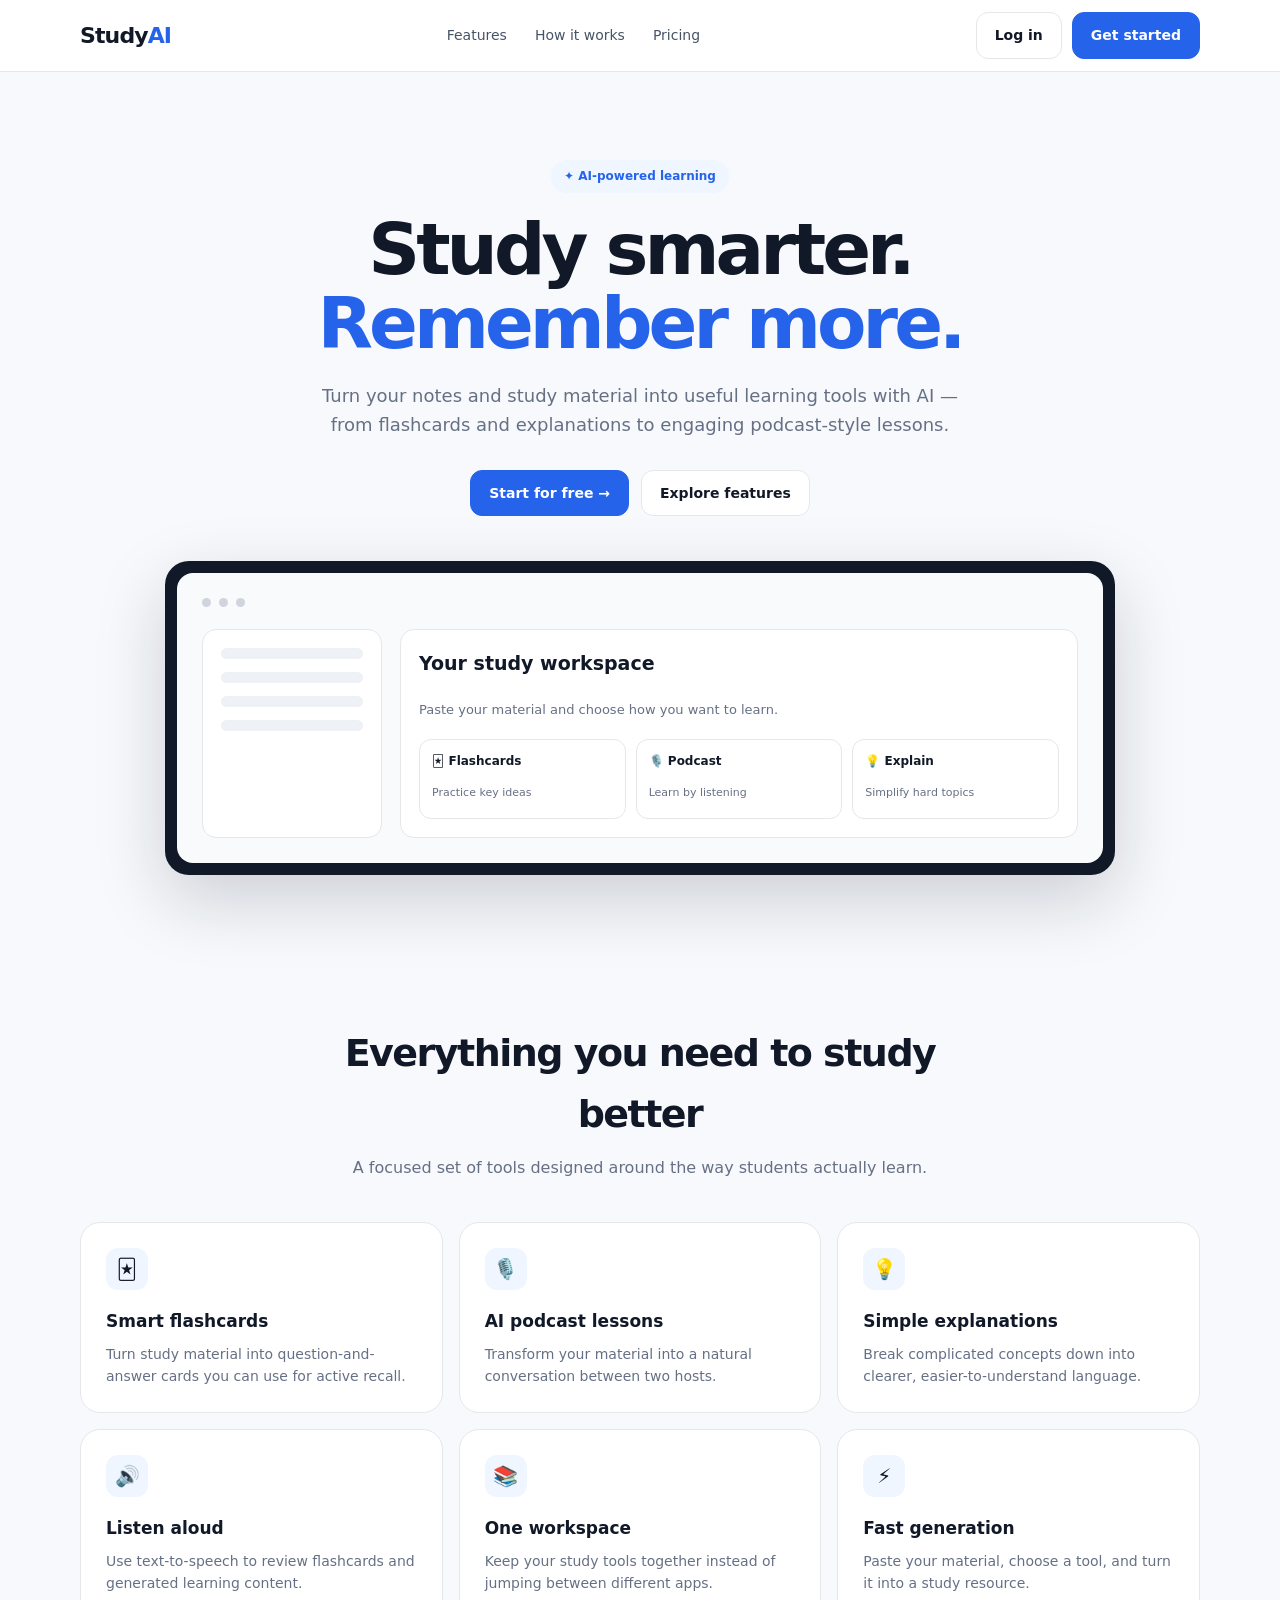
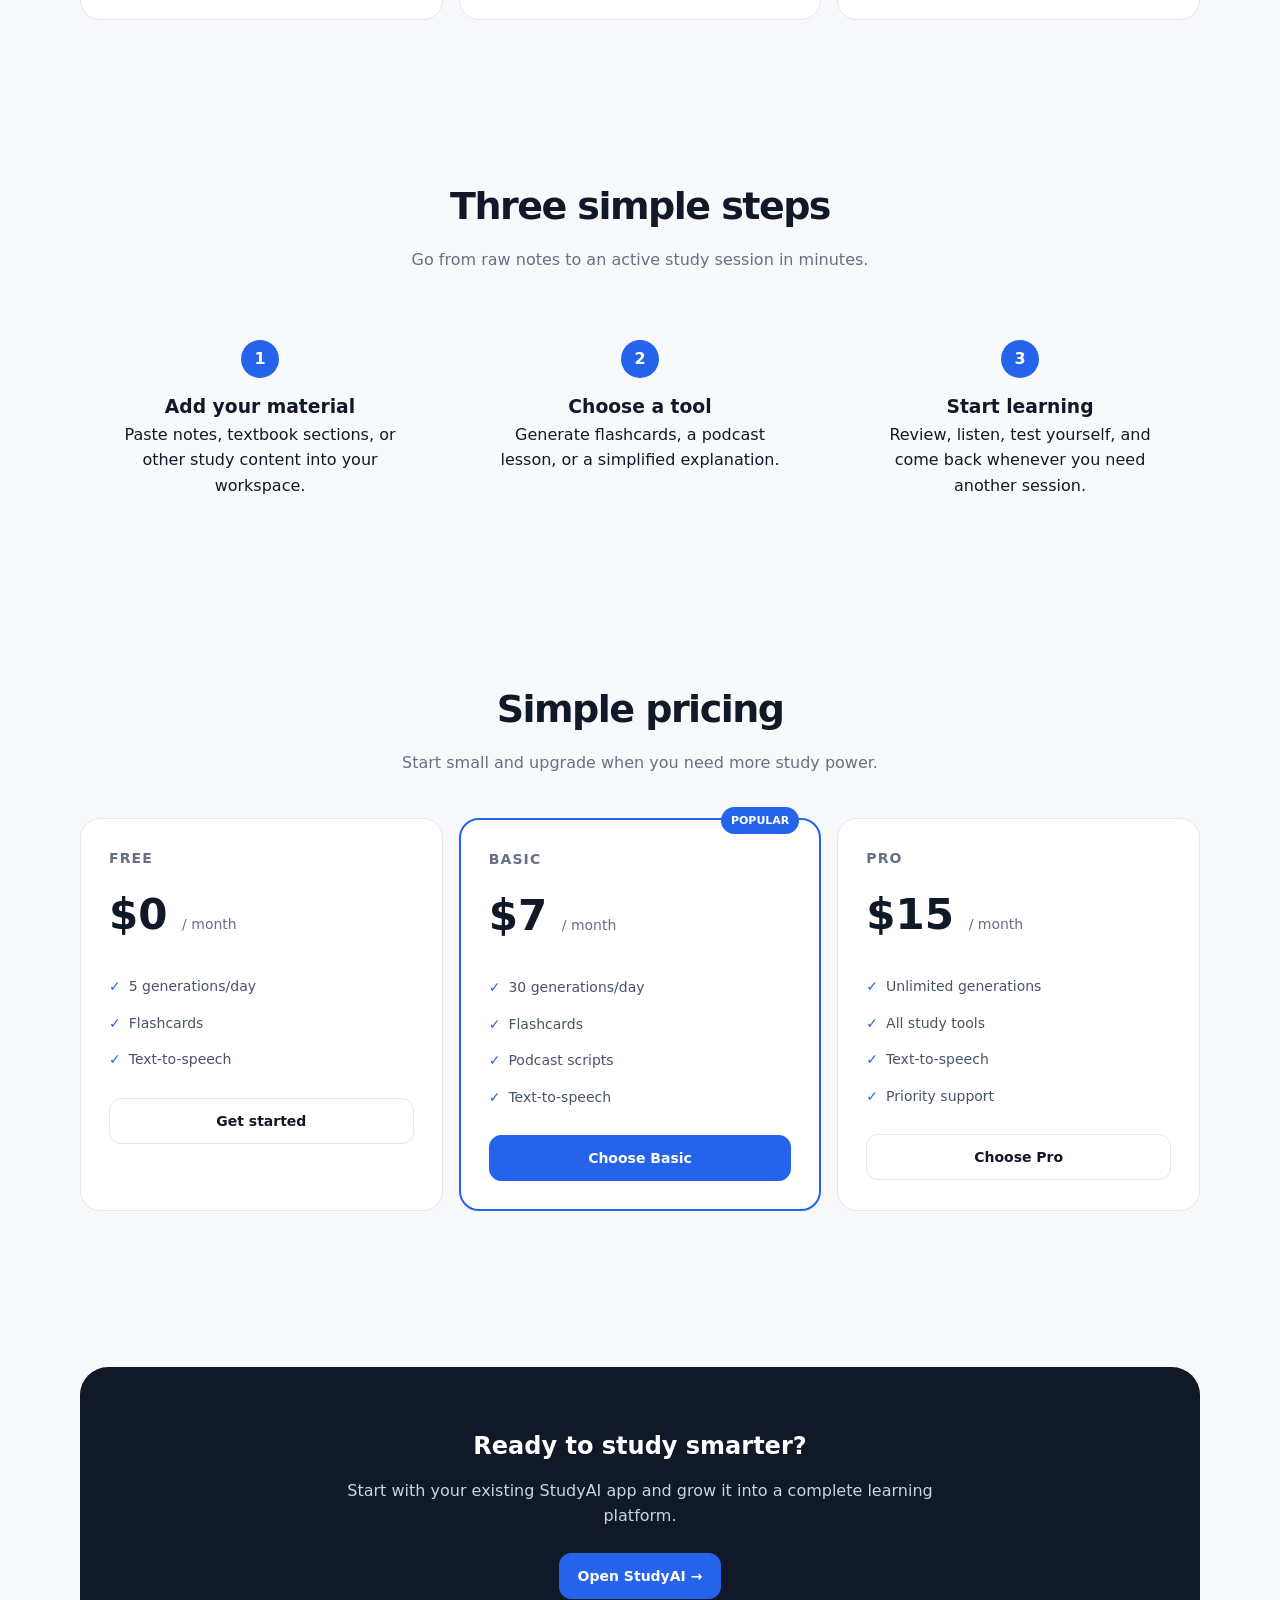
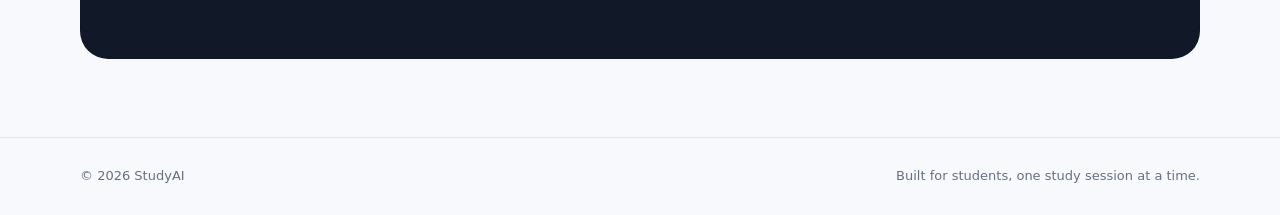
==== commit ccc525dc: "Update index.html" ====
--- a/index.html
+++ b/index.html
@@ -1,757 +1,154 @@
 <!DOCTYPE html>
 <html lang="en">
 <head>
-<meta charset="UTF-8">
-<meta name="viewport" content="width=device-width, initial-scale=1.0">
-<title>StudyAI – Learn Smarter</title>
-<link href="https://fonts.googleapis.com/css2?family=Fraunces:ital,wght@0,400;0,600;0,700;0,900;1,400;1,700&family=Instrument+Sans:wght@400;500;600&display=swap" rel="stylesheet">
-<script src="https://www.paypal.com/sdk/js?client-id=NZ43STGXW99DN&vault=true&intent=subscription" data-sdk-integration-source="button-factory"></script>
-<style>
-:root{
-  --bg:#faf8f4;--bg2:#f2efe8;--surface:#ffffff;--border:#e2ddd4;
-  --ink:#1a1714;--ink2:#5a5549;--ink3:#9a9186;
-  --gold:#c8a84b;--gold2:#e8c96a;--goldbg:#fdf6e3;
-  --green:#2d6a4f;--greenbg:#e8f5ee;
-  --blue:#1d4e89;--bluebg:#e8f0fb;
-  --red:#c0392b;
-  --r:12px;--r2:20px;
-  --ff-display:'Fraunces',serif;
-  --ff-body:'Instrument Sans',sans-serif;
-  --shadow:0 1px 3px rgba(0,0,0,.06),0 4px 16px rgba(0,0,0,.07);
-  --shadow-lg:0 8px 32px rgba(0,0,0,.12);
-}
-*{box-sizing:border-box;margin:0;padding:0}
-html{font-size:16px;scroll-behavior:smooth}
-body{background:var(--bg);color:var(--ink);font-family:var(--ff-body);line-height:1.6;min-height:100vh}
-.page{display:none;min-height:100vh}
-.page.active{display:block}
-nav{
-  position:sticky;top:0;z-index:100;
-  background:rgba(250,248,244,.92);backdrop-filter:blur(12px);
-  border-bottom:1px solid var(--border);
-  padding:0 2rem;height:60px;
-  display:flex;align-items:center;justify-content:space-between;
-}
-.nav-logo{font-family:var(--ff-display);font-size:20px;font-weight:900;color:var(--ink);cursor:pointer;font-style:italic}
-.nav-logo em{color:var(--gold);font-style:normal}
-.nav-right{display:flex;align-items:center;gap:12px}
-.nav-plan-badge{font-size:11px;font-weight:600;padding:3px 10px;border-radius:99px;letter-spacing:.04em;text-transform:uppercase}
-.badge-free{background:var(--bg2);color:var(--ink2)}
-.badge-basic{background:var(--bluebg);color:var(--blue)}
-.badge-pro{background:var(--goldbg);color:var(--gold)}
-.btn{display:inline-flex;align-items:center;gap:6px;padding:8px 18px;border-radius:var(--r);border:1.5px solid var(--border);background:var(--surface);color:var(--ink);font-family:var(--ff-body);font-size:13px;font-weight:500;cursor:pointer;transition:all .15s;text-decoration:none}
-.btn:hover{background:var(--bg2);border-color:#ccc}
-.btn-primary{background:var(--ink);color:#fff;border-color:var(--ink)}
-.btn-primary:hover{background:#2d2926;border-color:#2d2926}
-.btn-gold{background:var(--gold);color:#fff;border-color:var(--gold)}
-.btn-gold:hover{background:#b8963c;border-color:#b8963c}
-.btn-sm{padding:6px 14px;font-size:12px}
-.btn-lg{padding:13px 28px;font-size:15px;font-weight:600}
-.hero{
-  max-width:780px;margin:0 auto;padding:5rem 2rem 4rem;text-align:center;
-}
-.hero-eyebrow{font-size:12px;letter-spacing:.12em;text-transform:uppercase;color:var(--gold);font-weight:600;margin-bottom:1rem}
-.hero h1{font-family:var(--ff-display);font-size:clamp(2.4rem,6vw,4rem);font-weight:900;line-height:1.08;margin-bottom:1.25rem;font-style:italic}
-.hero h1 span{color:var(--gold)}
-.hero p{font-size:17px;color:var(--ink2);max-width:520px;margin:0 auto 2.5rem;line-height:1.7}
-.hero-cta{display:flex;gap:12px;justify-content:center;flex-wrap:wrap}
-.features{background:var(--bg2);border-top:1px solid var(--border);border-bottom:1px solid var(--border);padding:2.5rem 2rem}
-.features-grid{max-width:900px;margin:0 auto;display:grid;grid-template-columns:repeat(auto-fit,minmax(200px,1fr));gap:1.5rem}
-.feat{display:flex;align-items:flex-start;gap:12px}
-.feat-icon{font-size:22px;flex-shrink:0;margin-top:2px}
-.feat-text h3{font-size:14px;font-weight:600;margin-bottom:4px}
-.feat-text p{font-size:13px;color:var(--ink2);line-height:1.5}
-.pricing-section{max-width:960px;margin:0 auto;padding:4rem 2rem}
-.section-title{text-align:center;margin-bottom:.5rem}
-.section-title h2{font-family:var(--ff-display);font-size:clamp(1.6rem,4vw,2.4rem);font-weight:700;font-style:italic}
-.section-sub{text-align:center;color:var(--ink2);font-size:14px;margin-bottom:2.5rem}
-.plans-grid{display:grid;grid-template-columns:repeat(auto-fit,minmax(260px,1fr));gap:16px;align-items:start}
-.plan-card{background:var(--surface);border:1.5px solid var(--border);border-radius:var(--r2);padding:2rem;position:relative;box-shadow:var(--shadow)}
-.plan-card.featured{border-color:var(--gold);box-shadow:0 0 0 3px rgba(200,168,75,.12),var(--shadow-lg)}
-.plan-badge-top{position:absolute;top:-12px;left:50%;transform:translateX(-50%);background:var(--gold);color:#fff;font-size:11px;font-weight:700;padding:4px 14px;border-radius:99px;letter-spacing:.06em;text-transform:uppercase;white-space:nowrap}
-.plan-name{font-size:12px;font-weight:700;letter-spacing:.1em;text-transform:uppercase;color:var(--ink2);margin-bottom:.5rem}
-.plan-price{font-family:var(--ff-display);font-size:2.8rem;font-weight:900;line-height:1;margin-bottom:.25rem}
-.plan-price sup{font-size:1.2rem;vertical-align:top;margin-top:.4rem;font-family:var(--ff-body);font-weight:600}
-.plan-price span{font-size:1rem;color:var(--ink2);font-family:var(--ff-body);font-weight:400}
-.plan-desc{font-size:13px;color:var(--ink2);margin:0.75rem 0 1.25rem;line-height:1.5}
-.plan-divider{height:1px;background:var(--border);margin:1.25rem 0}
-.plan-features{list-style:none;margin-bottom:1.5rem}
-.plan-features li{font-size:13px;padding:5px 0;display:flex;align-items:center;gap:8px;color:var(--ink2)}
-.plan-features li::before{content:'✓';color:var(--green);font-weight:700;font-size:12px;flex-shrink:0}
-.plan-features li.no::before{content:'✗';color:#ccc}
-.plan-features li.no{color:var(--ink3)}
-.plan-cta{width:100%}
-.auth-wrap{min-height:100vh;display:flex;align-items:center;justify-content:center;padding:2rem}
-.auth-card{background:var(--surface);border:1px solid var(--border);border-radius:var(--r2);padding:2.5rem;width:100%;max-width:420px;box-shadow:var(--shadow-lg)}
-.auth-card h2{font-family:var(--ff-display);font-size:1.8rem;font-weight:700;font-style:italic;margin-bottom:.25rem}
-.auth-card p{font-size:13px;color:var(--ink2);margin-bottom:1.75rem}
-.field{margin-bottom:1rem}
-.field label{display:block;font-size:12px;font-weight:600;letter-spacing:.04em;color:var(--ink2);margin-bottom:5px;text-transform:uppercase}
-.field input,.field select,.field textarea{width:100%;padding:10px 13px;border:1.5px solid var(--border);border-radius:var(--r);font-family:var(--ff-body);font-size:14px;color:var(--ink);background:var(--bg);outline:none;transition:border-color .15s}
-.field input:focus,.field select:focus,.field textarea:focus{border-color:var(--gold)}
-.field textarea{min-height:120px;resize:vertical}
-.auth-switch{text-align:center;margin-top:1.25rem;font-size:13px;color:var(--ink2)}
-.auth-switch a{color:var(--gold);cursor:pointer;font-weight:500;text-decoration:none}
-.auth-error{background:#ffeaea;border:1px solid #f5c6cb;border-radius:var(--r);padding:10px 14px;font-size:13px;color:var(--red);margin-bottom:1rem;display:none}
-.dash-layout{display:grid;grid-template-columns:220px 1fr;min-height:calc(100vh - 60px)}
-.sidebar{background:var(--surface);border-right:1px solid var(--border);padding:1.5rem 1rem}
-.sidebar-label{font-size:10px;font-weight:700;letter-spacing:.1em;text-transform:uppercase;color:var(--ink3);padding:0 10px;margin-bottom:.5rem;margin-top:1rem}
-.sidebar-label:first-child{margin-top:0}
-.sidebar-item{display:flex;align-items:center;gap:10px;padding:9px 12px;border-radius:var(--r);font-size:13px;font-weight:500;color:var(--ink2);cursor:pointer;transition:all .15s;text-decoration:none;width:100%;border:none;background:none;font-family:var(--ff-body)}
-.sidebar-item:hover{background:var(--bg2);color:var(--ink)}
-.sidebar-item.active{background:var(--goldbg);color:var(--gold);font-weight:600}
-.sidebar-item .si-icon{font-size:15px;flex-shrink:0}
-.main-content{padding:2rem;overflow-y:auto}
-.main-content h2{font-family:var(--ff-display);font-size:1.6rem;font-weight:700;font-style:italic;margin-bottom:.25rem}
-.main-content .subtitle{font-size:13px;color:var(--ink2);margin-bottom:2rem}
-.usage-card{background:var(--surface);border:1px solid var(--border);border-radius:var(--r);padding:1.25rem;margin-bottom:1.5rem;box-shadow:var(--shadow)}
-.usage-header{display:flex;justify-content:space-between;align-items:center;margin-bottom:.75rem}
-.usage-header h4{font-size:13px;font-weight:600}
-.usage-count{font-size:12px;color:var(--ink2)}
-.usage-bar-track{height:6px;background:var(--bg2);border-radius:99px;overflow:hidden}
-.usage-bar-fill{height:100%;border-radius:99px;background:var(--gold);transition:width .4s ease}
-.usage-bar-fill.full{background:var(--red)}
-.usage-note{font-size:11px;color:var(--ink3);margin-top:.5rem}
-.tool-card{background:var(--surface);border:1px solid var(--border);border-radius:var(--r2);padding:1.5rem;box-shadow:var(--shadow)}
-.tool-actions{display:flex;gap:8px;flex-wrap:wrap;margin:1rem 0}
-.tool-btn{display:flex;align-items:center;gap:6px;padding:8px 16px;border-radius:99px;border:1.5px solid var(--border);background:var(--bg);color:var(--ink);font-family:var(--ff-body);font-size:13px;font-weight:500;cursor:pointer;transition:all .15s}
-.tool-btn:hover{background:var(--bg2);border-color:#bbb}
-.tool-btn:disabled{opacity:.4;cursor:not-allowed}
-.tabs-row{display:flex;border-bottom:1px solid var(--border);margin-bottom:1.25rem}
-.tab{padding:9px 18px;font-size:13px;font-weight:500;color:var(--ink2);background:none;border:none;border-bottom:2px solid transparent;cursor:pointer;font-family:var(--ff-body);transition:all .15s}
-.tab:hover{color:var(--ink)}
-.tab.on-flash{color:var(--gold);border-bottom-color:var(--gold)}
-.tab.on-podcast{color:var(--blue);border-bottom-color:var(--blue)}
-.tab.on-explain{color:var(--green);border-bottom-color:var(--green)}
-.tab-count{font-size:10px;background:var(--goldbg);color:var(--gold);padding:1px 6px;border-radius:99px;margin-left:5px;font-weight:700;display:none}
-.tab-pane{display:none;animation:fadeUp .25s ease}
-.tab-pane.visible{display:block}
-@keyframes fadeUp{from{opacity:0;transform:translateY(6px)}to{opacity:1;transform:translateY(0)}}
-.fc-grid{display:grid;grid-template-columns:repeat(auto-fill,minmax(230px,1fr));gap:10px;margin-top:1rem}
-.fc{background:var(--bg);border:1.5px solid var(--border);border-radius:var(--r);padding:1.1rem;cursor:pointer;transition:all .15s;position:relative}
-.fc:hover{border-color:var(--gold);box-shadow:0 2px 8px rgba(200,168,75,.12)}
-.fc .ql{font-size:10px;font-weight:700;letter-spacing:.08em;color:var(--gold);text-transform:uppercase;margin-bottom:6px}
-.fc .qt{font-size:13px;font-weight:500;color:var(--ink);line-height:1.5}
-.fc .ab{display:none;margin-top:10px;padding-top:10px;border-top:1px solid var(--border)}
-.fc .ab.show{display:block}
-.fc .al{font-size:10px;font-weight:700;letter-spacing:.08em;color:var(--blue);text-transform:uppercase;margin-bottom:5px}
-.fc .at{font-size:12px;color:var(--ink2);line-height:1.55}
-.fc .hint{font-size:10px;color:var(--ink3);margin-top:8px}
-.fc-tts{font-size:11px;padding:3px 9px;border-radius:99px;border:1px solid var(--border);background:transparent;color:var(--ink3);cursor:pointer;font-family:var(--ff-body);margin-top:8px;transition:all .15s}
-.fc-tts:hover{border-color:var(--gold);color:var(--gold)}
-.fc-tts.sp{border-color:var(--gold);color:var(--gold)}
-.pod-box2{background:var(--bg);border:1px solid var(--border);border-radius:var(--r);overflow:hidden}
-.pod-top2{padding:1rem 1.25rem;border-bottom:1px solid var(--border);display:flex;align-items:center;justify-content:space-between;gap:10px;flex-wrap:wrap}
-.pod-top2 h4{font-family:var(--ff-display);font-size:15px;font-weight:700;font-style:italic}
-.pod-controls2{display:flex;gap:8px;align-items:center}
-.pod-voices{display:flex;gap:12px;padding:.75rem 1.25rem;background:var(--surface);border-bottom:1px solid var(--border);flex-wrap:wrap}
-.voice-badge{display:flex;align-items:center;gap:8px;font-size:12px}
-.voice-dot{width:10px;height:10px;border-radius:50%;flex-shrink:0}
-.voice-dot.alex{background:#c8a84b}
-.voice-dot.jordan{background:#1d4e89}
-.voice-name{font-weight:600;color:var(--ink)}
-.voice-label{color:var(--ink3);font-size:11px}
-.pod-script{padding:1.25rem;max-height:400px;overflow-y:auto;display:flex;flex-direction:column;gap:10px}
-.pod-script::-webkit-scrollbar{width:3px}
-.pod-script::-webkit-scrollbar-thumb{background:var(--border);border-radius:2px}
-.pod-line{display:flex;gap:10px;padding:8px 10px;border-radius:8px;transition:background .2s,opacity .2s;opacity:.55}
-.pod-line.active{opacity:1;background:var(--goldbg)}
-.pod-line[data-speaker="Jordan"].active{background:var(--bluebg)}
-.pod-speaker{font-size:11px;font-weight:700;letter-spacing:.06em;text-transform:uppercase;min-width:52px;padding-top:2px;flex-shrink:0}
-.pod-speaker.alex{color:var(--gold)}
-.pod-speaker.jordan{color:var(--blue)}
-.pod-text{font-size:13px;color:var(--ink2);line-height:1.6}
-.pod-foot2{padding:.75rem 1.25rem;border-top:1px solid var(--border);font-size:11px;color:var(--ink3);display:flex;align-items:center;gap:8px}
-.pod-foot2.live{color:var(--blue)}
-.pod-progress{font-size:11px;color:var(--ink3);margin-left:auto}
-.speed-select{font-size:11px;padding:3px 8px;border-radius:99px;border:1px solid var(--border);background:var(--bg);color:var(--ink);font-family:var(--ff-body);cursor:pointer}
-.exp-box{background:var(--bg);border:1px solid var(--border);border-radius:var(--r);overflow:hidden}
-.exp-top{padding:1rem 1.25rem;border-bottom:1px solid var(--border);display:flex;align-items:center;justify-content:space-between}
-.exp-top span{font-size:11px;font-weight:700;letter-spacing:.08em;text-transform:uppercase;color:var(--green)}
-.exp-body{padding:1.25rem;font-size:14px;color:var(--ink2);line-height:1.85;white-space:pre-wrap}
-.ld{display:flex;align-items:center;gap:10px;padding:1.5rem 0;font-size:13px;color:var(--ink2)}
-.spin{width:14px;height:14px;border:2px solid var(--border);border-top-color:var(--gold);border-radius:50%;animation:sp .6s linear infinite;flex-shrink:0}
-@keyframes sp{to{transform:rotate(360deg)}}
-.upgrade-wall{text-align:center;padding:3rem 1rem;background:var(--goldbg);border:1.5px dashed var(--gold);border-radius:var(--r2);margin-top:1rem}
-.upgrade-wall h3{font-family:var(--ff-display);font-size:1.3rem;font-weight:700;font-style:italic;margin-bottom:.5rem}
-.upgrade-wall p{font-size:13px;color:var(--ink2);margin-bottom:1.25rem}
-.billing-grid{display:grid;grid-template-columns:repeat(auto-fit,minmax(240px,1fr));gap:14px;margin-top:1rem}
-.billing-plan{background:var(--surface);border:1.5px solid var(--border);border-radius:var(--r2);padding:1.5rem;position:relative}
-.billing-plan.current{border-color:var(--gold);background:var(--goldbg)}
-.billing-plan .bp-name{font-size:11px;font-weight:700;letter-spacing:.1em;text-transform:uppercase;color:var(--ink2);margin-bottom:.5rem}
-.billing-plan .bp-price{font-family:var(--ff-display);font-size:2rem;font-weight:900;margin-bottom:.5rem}
-.billing-plan .bp-features{list-style:none;margin:1rem 0}
-.billing-plan .bp-features li{font-size:12px;color:var(--ink2);padding:3px 0;display:flex;gap:7px}
-.billing-plan .bp-features li::before{content:'✓';color:var(--green);font-weight:700}
-.paypal-container{margin-top:1rem;min-height:45px}
-.current-label{position:absolute;top:-10px;right:16px;background:var(--gold);color:#fff;font-size:10px;font-weight:700;padding:3px 10px;border-radius:99px;letter-spacing:.06em;text-transform:uppercase}
-#toast{position:fixed;bottom:24px;right:24px;background:var(--ink);color:#fff;padding:10px 18px;border-radius:var(--r);font-size:13px;font-weight:500;opacity:0;transition:opacity .25s;pointer-events:none;z-index:9999}
-#toast.show{opacity:1}
-.empty{padding:2.5rem;text-align:center;font-size:13px;color:var(--ink3)}
-.err-msg{color:var(--red);font-size:13px;padding:1.5rem 0}
-@media(max-width:700px){
-  .dash-layout{grid-template-columns:1fr}
-  .sidebar{display:flex;overflow-x:auto;padding:.75rem;gap:4px;border-right:none;border-bottom:1px solid var(--border)}
-  .sidebar-label{display:none}
-  .sidebar-item{flex-shrink:0;padding:7px 12px}
-  .fc-grid{grid-template-columns:1fr}
-  .billing-grid{grid-template-columns:1fr}
-  .hero h1{font-size:2rem}
-}
-</style>
+  <meta charset="UTF-8">
+  <meta name="viewport" content="width=device-width, initial-scale=1.0">
+  <title>StudyAI — Learn Smarter</title>
+  <style>
+    :root{
+      --bg:#f7f9fc; --surface:#fff; --ink:#111827; --muted:#667085;
+      --blue:#2563eb; --blue-dark:#1d4ed8; --line:#e5e7eb;
+      --soft:#eff6ff; --radius:20px;
+    }
+    *{box-sizing:border-box;margin:0;padding:0}
+    html{scroll-behavior:smooth}
+    body{font-family:Inter,system-ui,-apple-system,Segoe UI,sans-serif;background:var(--bg);color:var(--ink);line-height:1.6}
+    a{text-decoration:none;color:inherit}
+    .container{width:min(1120px,92%);margin:auto}
+    nav{height:72px;background:rgba(255,255,255,.9);backdrop-filter:blur(12px);
+      border-bottom:1px solid var(--line);position:sticky;top:0;z-index:10}
+    .nav-inner{height:100%;display:flex;align-items:center;justify-content:space-between}
+    .logo{font-size:22px;font-weight:800;letter-spacing:-.04em}
+    .logo span{color:var(--blue)}
+    .links{display:flex;gap:28px;color:#475467;font-size:14px}
+    .nav-actions{display:flex;gap:10px;align-items:center}
+    .btn{display:inline-flex;align-items:center;justify-content:center;padding:11px 18px;
+      border:1px solid var(--line);border-radius:12px;background:#fff;font-weight:650;font-size:14px;cursor:pointer}
+    .btn-primary{background:var(--blue);border-color:var(--blue);color:#fff}
+    .btn-primary:hover{background:var(--blue-dark)}
+    .hero{padding:88px 0 70px;text-align:center}
+    .pill{display:inline-block;background:var(--soft);color:var(--blue);padding:7px 13px;
+      border-radius:999px;font-size:12px;font-weight:700;margin-bottom:20px}
+    h1{font-size:clamp(42px,7vw,72px);line-height:1.02;letter-spacing:-.055em;max-width:850px;margin:auto}
+    h1 span{color:var(--blue)}
+    .hero p{max-width:650px;margin:22px auto 30px;color:var(--muted);font-size:18px}
+    .hero-actions{display:flex;justify-content:center;gap:12px;flex-wrap:wrap}
+    .preview{margin:45px auto 0;max-width:950px;background:#111827;border-radius:24px;padding:12px;
+      box-shadow:0 25px 70px rgba(16,24,40,.18)}
+    .preview-window{background:#f8fafc;border-radius:16px;padding:25px;text-align:left;min-height:290px}
+    .fake-top{display:flex;gap:8px;margin-bottom:22px}.dot{width:9px;height:9px;border-radius:50%;background:#d0d5dd}
+    .dash{display:grid;grid-template-columns:180px 1fr;gap:18px}.fake-side,.fake-card{background:#fff;border:1px solid var(--line);border-radius:14px;padding:18px}
+    .fake-side div{height:11px;background:#eef2f6;border-radius:8px;margin-bottom:13px}
+    .fake-card h3{font-size:19px;margin-bottom:7px}.fake-card p{font-size:13px;color:var(--muted);margin-bottom:18px}
+    .fake-grid{display:grid;grid-template-columns:repeat(3,1fr);gap:10px}
+    .fake-box{height:80px;border:1px solid var(--line);border-radius:12px;background:#fff;padding:12px}
+    .fake-box b{display:block;font-size:12px;margin-bottom:7px}.fake-box span{font-size:11px;color:var(--muted)}
+    section{padding:78px 0}.section-head{text-align:center;max-width:650px;margin:0 auto 42px}
+    .section-head h2{font-size:38px;letter-spacing:-.04em}.section-head p{color:var(--muted);margin-top:10px}
+    .features{display:grid;grid-template-columns:repeat(3,1fr);gap:16px}
+    .feature{background:#fff;border:1px solid var(--line);border-radius:var(--radius);padding:25px}
+    .icon{width:42px;height:42px;display:grid;place-items:center;background:var(--soft);border-radius:12px;font-size:20px;margin-bottom:18px}
+    .feature h3{font-size:17px;margin-bottom:7px}.feature p{font-size:14px;color:var(--muted)}
+    .steps{display:grid;grid-template-columns:repeat(3,1fr);gap:20px}.step{text-align:center;padding:25px}
+    .num{margin:auto auto 14px;width:38px;height:38px;border-radius:50%;background:var(--blue);color:#fff;display:grid;place-items:center;font-weight:800}
+    .pricing{display:grid;grid-template-columns:repeat(3,1fr);gap:16px}.price{background:#fff;border:1px solid var(--line);border-radius:var(--radius);padding:28px}
+    .price.featured{border:2px solid var(--blue);position:relative}.popular{position:absolute;top:-13px;right:20px;background:var(--blue);color:#fff;padding:5px 10px;border-radius:999px;font-size:11px;font-weight:800}
+    .price h3{font-size:14px;text-transform:uppercase;letter-spacing:.08em;color:#667085}.amount{font-size:42px;font-weight:800;margin:12px 0}.amount small{font-size:14px;color:var(--muted);font-weight:500}
+    .price ul{list-style:none;margin:20px 0}.price li{padding:7px 0;font-size:14px;color:#475467}.price li:before{content:"✓";color:var(--blue);font-weight:800;margin-right:8px}
+    .price .btn{width:100%}
+    .cta{background:#111827;color:#fff;border-radius:28px;padding:60px 30px;text-align:center}.cta p{color:#cbd5e1;max-width:600px;margin:12px auto 24px}
+    footer{border-top:1px solid var(--line);padding:28px 0;color:var(--muted);font-size:13px}
+    .footer-inner{display:flex;justify-content:space-between;gap:15px}
+    @media(max-width:800px){.links{display:none}.features,.pricing,.steps{grid-template-columns:1fr}.dash{grid-template-columns:1fr}.fake-side{display:none}.hero{padding-top:60px}.footer-inner{flex-direction:column}}
+  </style>
 </head>
 <body>
-
-<!-- NAV -->
-<nav id="main-nav" style="display:none">
-  <div class="nav-logo" onclick="goHome()">Study<em>AI</em></div>
-  <div class="nav-right">
-    <span class="nav-plan-badge badge-free" id="nav-badge">Free</span>
-    <button class="btn btn-sm" id="nav-login-btn" onclick="showPage('login')" style="display:none">Log in</button>
-    <button class="btn btn-sm btn-primary" id="nav-signup-btn" onclick="showPage('signup')" style="display:none">Get started</button>
-    <button class="btn btn-sm" id="nav-logout-btn" onclick="logout()" style="display:none">Log out</button>
-  </div>
-</nav>
-
-<!-- LANDING PAGE -->
-<div class="page active" id="page-landing">
-  <section class="hero">
-    <div class="hero-eyebrow">AI-Powered Learning</div>
-    <h1>Study smarter,<br><span>remember more</span></h1>
-    <p>Turn any study material into flashcards, podcast scripts, and simplified explanations — powered by AI.</p>
-    <div class="hero-cta">
-      <button class="btn btn-primary btn-lg" onclick="showPage('signup')">Start for free</button>
-      <button class="btn btn-lg" onclick="document.getElementById('pricing').scrollIntoView({behavior:'smooth'})">See pricing</button>
-    </div>
-  </section>
-  <section class="features">
-    <div class="features-grid">
-      <div class="feat"><div class="feat-icon">🃏</div><div class="feat-text"><h3>Flashcards</h3><p>Auto-generate tap-to-reveal Q&A cards.</p></div></div>
-      <div class="feat"><div class="feat-icon">🎙️</div><div class="feat-text"><h3>Podcast scripts</h3><p>Turn notes into a fun two-host conversation.</p></div></div>
-      <div class="feat"><div class="feat-icon">💡</div><div class="feat-text"><h3>Simplified explanations</h3><p>Complex topics rewritten for anyone.</p></div></div>
-      <div class="feat"><div class="feat-icon">🔊</div><div class="feat-text"><h3>Text-to-speech</h3><p>Listen to every flashcard or podcast aloud.</p></div></div>
-    </div>
-  </section>
-  <section class="pricing-section" id="pricing">
-    <div class="section-title"><h2>Simple, honest pricing</h2></div>
-    <div class="section-sub">Start free. Upgrade when you need more.</div>
-    <div class="plans-grid">
-      <div class="plan-card">
-        <div class="plan-name">Free</div>
-        <div class="plan-price">$0<span>/mo</span></div>
-        <div class="plan-desc">Perfect for trying things out.</div>
-        <div class="plan-divider"></div>
-        <ul class="plan-features">
-          <li>5 generations per day</li><li>Flashcards only</li><li>Text-to-speech</li>
-          <li class="no">Podcast scripts</li><li class="no">Simplified explanations</li><li class="no">Unlimited generations</li>
-        </ul>
-        <button class="btn plan-cta" onclick="showPage('signup')">Get started free</button>
+  <nav>
+    <div class="container nav-inner">
+      <a class="logo" href="#">Study<span>AI</span></a>
+      <div class="links">
+        <a href="#features">Features</a><a href="#how">How it works</a><a href="#pricing">Pricing</a>
       </div>
-      <div class="plan-card">
-        <div class="plan-name">Basic</div>
-        <div class="plan-price">$<span style="font-size:2.8rem;font-family:var(--ff-display);font-weight:900;color:var(--ink)">7</span><span>/mo</span></div>
-        <div class="plan-desc">For students who study daily.</div>
-        <div class="plan-divider"></div>
-        <ul class="plan-features">
-          <li>30 generations per day</li><li>Flashcards</li><li>Podcast scripts</li><li>Text-to-speech</li>
-          <li class="no">Simplified explanations</li><li class="no">Unlimited generations</li>
-        </ul>
-        <button class="btn btn-primary plan-cta" onclick="startUpgrade('basic')">Upgrade to Basic</button>
-      </div>
-      <div class="plan-card featured">
-        <div class="plan-badge-top">Most popular</div>
-        <div class="plan-name">Pro</div>
-        <div class="plan-price" style="color:var(--gold)">$<span style="font-size:2.8rem;font-family:var(--ff-display);font-weight:900;color:var(--gold)">15</span><span>/mo</span></div>
-        <div class="plan-desc">Everything, unlimited.</div>
-        <div class="plan-divider"></div>
-        <ul class="plan-features">
-          <li>Unlimited generations</li><li>Flashcards</li><li>Podcast scripts</li><li>Simplified explanations</li><li>Text-to-speech</li><li>Priority support</li>
-        </ul>
-        <button class="btn btn-gold plan-cta" onclick="startUpgrade('pro')">Upgrade to Pro</button>
+      <div class="nav-actions">
+        <a class="btn" href="StudyAi_FIve.html">Log in</a>
+        <a class="btn btn-primary" href="StudyAi_FIve.html">Get started</a>
       </div>
     </div>
-  </section>
-  <footer style="text-align:center;padding:2rem;font-size:12px;color:var(--ink3);border-top:1px solid var(--border)">© 2025 StudyAI · Built with OpenRouter</footer>
-</div>
+  </nav>
 
-<!-- SIGNUP PAGE -->
-<div class="page" id="page-signup">
-  <div class="auth-wrap"><div class="auth-card">
-    <h2>Create your account</h2><p>Start for free. No credit card required.</p>
-    <div class="auth-error" id="signup-error"></div>
-    <div class="field"><label>Full name</label><input type="text" id="su-name" placeholder="Jane Doe"></div>
-    <div class="field"><label>Email</label><input type="email" id="su-email" placeholder="jane@example.com"></div>
-    <div class="field"><label>Password</label><input type="password" id="su-pass" placeholder="Min. 6 characters"></div>
-    <button class="btn btn-primary btn-lg" style="width:100%" onclick="doSignup()">Create account</button>
-    <div class="auth-switch">Already have an account? <a onclick="showPage('login')">Log in</a></div>
-  </div></div>
-</div>
-
-<!-- LOGIN PAGE -->
-<div class="page" id="page-login">
-  <div class="auth-wrap"><div class="auth-card">
-    <h2>Welcome back</h2><p>Log in to your StudyAI account.</p>
-    <div class="auth-error" id="login-error"></div>
-    <div class="field"><label>Email</label><input type="email" id="li-email" placeholder="jane@example.com"></div>
-    <div class="field"><label>Password</label><input type="password" id="li-pass" placeholder="Your password"></div>
-    <button class="btn btn-primary btn-lg" style="width:100%" onclick="doLogin()">Log in</button>
-    <div class="auth-switch">Don't have an account? <a onclick="showPage('signup')">Sign up free</a></div>
-  </div></div>
-</div>
-
-<!-- DASHBOARD -->
-<div class="page" id="page-dashboard">
-  <div class="dash-layout">
-    <div class="sidebar">
-      <div class="sidebar-label">Tools</div>
-      <button class="sidebar-item active" id="sb-study" onclick="showDash('study')"><span class="si-icon">📚</span> Study tool</button>
-      <div class="sidebar-label">Account</div>
-      <button class="sidebar-item" id="sb-billing" onclick="showDash('billing')"><span class="si-icon">💳</span> Billing</button>
-      <button class="sidebar-item" id="sb-settings" onclick="showDash('settings')"><span class="si-icon">🔑</span> Settings</button>
-      <div id="sb-admin-wrap" style="display:none"><div class="sidebar-label">Owner</div><button class="sidebar-item" id="sb-admin" onclick="showDash('admin')"><span class="si-icon">⚙️</span> Admin panel</button></div>
-    </div>
-    <div class="main-content">
-      <!-- STUDY PANEL -->
-      <div id="dash-study">
-        <h2>Study tool</h2><p class="subtitle">Paste any material and let AI do the work.</p>
-        <div class="usage-card">
-          <div class="usage-header"><h4>Daily generations</h4><span class="usage-count" id="usage-text">0 / 5</span></div>
-          <div class="usage-bar-track"><div class="usage-bar-fill" id="usage-fill" style="width:0%"></div></div>
-          <div class="usage-note" id="usage-note">Resets at midnight · <a onclick="showDash('billing')" style="color:var(--gold);cursor:pointer">Upgrade for more</a></div>
+  <main>
+    <section class="hero">
+      <div class="container">
+        <div class="pill">✦ AI-powered learning</div>
+        <h1>Study smarter.<br><span>Remember more.</span></h1>
+        <p>Turn your notes and study material into useful learning tools with AI — from flashcards and explanations to engaging podcast-style lessons.</p>
+        <div class="hero-actions">
+          <a class="btn btn-primary" href="StudyAi_FIve.html">Start for free →</a>
+          <a class="btn" href="#features">Explore features</a>
         </div>
-        <div class="tool-card">
-          <div class="field"><label>Your study material</label><textarea id="study-input" placeholder="Paste your notes, article, textbook excerpt…"></textarea></div>
-          <div class="tool-actions">
-            <button class="tool-btn" id="tbtn-flash" onclick="generate('flashcards')">🃏 Flashcards</button>
-            <button class="tool-btn" id="tbtn-podcast" onclick="generate('podcast')">🎙️ Podcast</button>
-            <button class="tool-btn" id="tbtn-explain" onclick="generate('explain')">💡 Explain</button>
-          </div>
-          <div id="output-area" style="display:none">
-            <div class="tabs-row">
-              <button class="tab" id="tab-flash" onclick="switchTab('flash')">Flashcards <span class="tab-count" id="fc-cnt"></span></button>
-              <button class="tab" id="tab-podcast" onclick="switchTab('podcast')">Podcast</button>
-              <button class="tab" id="tab-explain" onclick="switchTab('explain')">Explanation</button>
+        <div class="preview">
+          <div class="preview-window">
+            <div class="fake-top"><i class="dot"></i><i class="dot"></i><i class="dot"></i></div>
+            <div class="dash">
+              <div class="fake-side"><div></div><div></div><div></div><div></div></div>
+              <div class="fake-card">
+                <h3>Your study workspace</h3>
+                <p>Paste your material and choose how you want to learn.</p>
+                <div class="fake-grid">
+                  <div class="fake-box"><b>🃏 Flashcards</b><span>Practice key ideas</span></div>
+                  <div class="fake-box"><b>🎙️ Podcast</b><span>Learn by listening</span></div>
+                  <div class="fake-box"><b>💡 Explain</b><span>Simplify hard topics</span></div>
+                </div>
+              </div>
             </div>
-            <div class="tab-pane" id="tp-flash"><div class="empty">Generate flashcards to see them here.</div></div>
-            <div class="tab-pane" id="tp-podcast"><div class="empty">Generate a podcast to see it here.</div></div>
-            <div class="tab-pane" id="tp-explain"><div class="empty">Generate an explanation to see it here.</div></div>
           </div>
         </div>
       </div>
-      <!-- SETTINGS PANEL -->
-      <div id="dash-settings" style="display:none">
-        <h2>API Settings</h2><p class="subtitle">Enter your OpenRouter API key to enable AI features.</p>
-        <div class="tool-card">
-          <div class="field">
-            <label>OpenRouter API Key</label>
-            <input type="password" id="api-key-input" placeholder="sk-or-v1-...">
-            <div style="font-size:12px; color:var(--ink3); margin-top:6px">Get a key at <a href="https://openrouter.ai/keys" target="_blank" style="color:var(--gold)">openrouter.ai/keys</a></div>
-          </div>
-          <button class="btn btn-primary" onclick="saveApiKey()">Save Key</button>
-          <button class="btn" onclick="clearApiKey()">Clear</button>
-          <p id="api-key-status" style="margin-top:12px; font-size:13px"></p>
+    </section>
+
+    <section id="features">
+      <div class="container">
+        <div class="section-head"><h2>Everything you need to study better</h2><p>A focused set of tools designed around the way students actually learn.</p></div>
+        <div class="features">
+          <div class="feature"><div class="icon">🃏</div><h3>Smart flashcards</h3><p>Turn study material into question-and-answer cards you can use for active recall.</p></div>
+          <div class="feature"><div class="icon">🎙️</div><h3>AI podcast lessons</h3><p>Transform your material into a natural conversation between two hosts.</p></div>
+          <div class="feature"><div class="icon">💡</div><h3>Simple explanations</h3><p>Break complicated concepts down into clearer, easier-to-understand language.</p></div>
+          <div class="feature"><div class="icon">🔊</div><h3>Listen aloud</h3><p>Use text-to-speech to review flashcards and generated learning content.</p></div>
+          <div class="feature"><div class="icon">📚</div><h3>One workspace</h3><p>Keep your study tools together instead of jumping between different apps.</p></div>
+          <div class="feature"><div class="icon">⚡</div><h3>Fast generation</h3><p>Paste your material, choose a tool, and turn it into a study resource.</p></div>
         </div>
       </div>
-      <!-- ADMIN PANEL -->
-      <div id="dash-admin" style="display:none"></div>
-      <!-- BILLING PANEL -->
-      <div id="dash-billing" style="display:none">
-        <h2>Billing & plans</h2><p class="subtitle">Manage your subscription.</p>
-        <div class="billing-grid" id="billing-grid"></div>
+    </section>
+
+    <section id="how">
+      <div class="container">
+        <div class="section-head"><h2>Three simple steps</h2><p>Go from raw notes to an active study session in minutes.</p></div>
+        <div class="steps">
+          <div class="step"><div class="num">1</div><h3>Add your material</h3><p>Paste notes, textbook sections, or other study content into your workspace.</p></div>
+          <div class="step"><div class="num">2</div><h3>Choose a tool</h3><p>Generate flashcards, a podcast lesson, or a simplified explanation.</p></div>
+          <div class="step"><div class="num">3</div><h3>Start learning</h3><p>Review, listen, test yourself, and come back whenever you need another session.</p></div>
+        </div>
       </div>
-    </div>
-  </div>
-</div>
+    </section>
 
-<div id="toast"></div>
+    <section id="pricing">
+      <div class="container">
+        <div class="section-head"><h2>Simple pricing</h2><p>Start small and upgrade when you need more study power.</p></div>
+        <div class="pricing">
+          <div class="price"><h3>Free</h3><div class="amount">$0 <small>/ month</small></div><ul><li>5 generations/day</li><li>Flashcards</li><li>Text-to-speech</li></ul><a class="btn" href="StudyAi_FIve.html">Get started</a></div>
+          <div class="price featured"><div class="popular">POPULAR</div><h3>Basic</h3><div class="amount">$7 <small>/ month</small></div><ul><li>30 generations/day</li><li>Flashcards</li><li>Podcast scripts</li><li>Text-to-speech</li></ul><a class="btn btn-primary" href="StudyAi_FIve.html">Choose Basic</a></div>
+          <div class="price"><h3>Pro</h3><div class="amount">$15 <small>/ month</small></div><ul><li>Unlimited generations</li><li>All study tools</li><li>Text-to-speech</li><li>Priority support</li></ul><a class="btn" href="StudyAi_FIve.html">Choose Pro</a></div>
+        </div>
+      </div>
+    </section>
 
-<script>
-// DATA STORE
-const DB = {
-  get users(){ try{return JSON.parse(localStorage.getItem('sai_users')||'{}')}catch{return{}} },
-  set users(v){ localStorage.setItem('sai_users',JSON.stringify(v)) },
-  get session(){ try{return JSON.parse(localStorage.getItem('sai_session')||'null')}catch{return null} },
-  set session(v){ localStorage.setItem('sai_session',JSON.stringify(v)) },
-};
-const PLANS = {
-  free: { name:'Free', price:'$0/mo', daily:5, features:['flashcards'], label:'Free' },
-  basic:{ name:'Basic', price:'$7/mo', daily:30, features:['flashcards','podcast'], label:'Basic' },
-  pro:  { name:'Pro', price:'$15/mo', daily:999, features:['flashcards','podcast','explain'], label:'Pro' },
-};
+    <section>
+      <div class="container">
+        <div class="cta"><h2>Ready to study smarter?</h2><p>Start with your existing StudyAI app and grow it into a complete learning platform.</p><a class="btn btn-primary" href="StudyAi_FIve.html">Open StudyAI →</a></div>
+      </div>
+    </section>
+  </main>
 
-function currentUser(){ const s=DB.session; return s?DB.users[s.email]:null; }
-function saveUser(u){ const db=DB.users; db[u.email]=u; DB.users=db; }
-function todayKey(){ return new Date().toISOString().slice(0,10); }
-function getUsage(){ const u=currentUser(); return u?((u.usage||{})[todayKey()]||0):0; }
-function incUsage(){ const u=currentUser(); if(!u) return; if(!u.usage) u.usage={}; u.usage[todayKey()]=(u.usage[todayKey()]||0)+1; saveUser(u); }
-function canGenerate(type){ const u=currentUser(); if(!u) return false; const plan=PLANS[u.plan||'free']; return plan.features.includes(type) && getUsage()<plan.daily; }
-
-// NAVIGATION
-function showPage(name){
-  document.querySelectorAll('.page').forEach(p=>p.classList.remove('active'));
-  document.getElementById('page-'+name).classList.add('active');
-  const nav=document.getElementById('main-nav');
-  const u=currentUser();
-  nav.style.display= name==='landing'?'none':'flex';
-  if(u){
-    document.getElementById('nav-login-btn').style.display='none';
-    document.getElementById('nav-signup-btn').style.display='none';
-    document.getElementById('nav-logout-btn').style.display='flex';
-    const badge=document.getElementById('nav-badge');
-    badge.textContent=PLANS[u.plan||'free'].label;
-    badge.className='nav-plan-badge badge-'+(u.plan||'free');
-    badge.style.display='flex';
-  } else {
-    document.getElementById('nav-login-btn').style.display='flex';
-    document.getElementById('nav-signup-btn').style.display='flex';
-    document.getElementById('nav-logout-btn').style.display='none';
-    document.getElementById('nav-badge').style.display='none';
-  }
-}
-function goHome(){ showPage(currentUser()?'dashboard':'landing'); }
-
-// AUTH
-function doSignup(){
-  const name=document.getElementById('su-name').value.trim();
-  const email=document.getElementById('su-email').value.trim().toLowerCase();
-  const pass=document.getElementById('su-pass').value;
-  const err=document.getElementById('signup-error');
-  err.style.display='none';
-  if(!name||!email||!pass){ err.textContent='Please fill in all fields.'; err.style.display='block'; return; }
-  if(pass.length<6){ err.textContent='Password must be at least 6 characters.'; err.style.display='block'; return; }
-  const db=DB.users;
-  if(db[email]){ err.textContent='An account with this email already exists.'; err.style.display='block'; return; }
-  const user={name,email,pass,plan:'free',joinedAt:Date.now(),usage:{}};
-  saveUser(user);
-  DB.session={email};
-  showPage('dashboard');
-  initDash();
-  toast('Welcome to StudyAI, '+name+'! 🎉');
-}
-function doLogin(){
-  const email=document.getElementById('li-email').value.trim().toLowerCase();
-  const pass=document.getElementById('li-pass').value;
-  const err=document.getElementById('login-error');
-  err.style.display='none';
-  const db=DB.users;
-  if(!db[email]||db[email].pass!==pass){ err.textContent='Incorrect email or password.'; err.style.display='block'; return; }
-  DB.session={email};
-  showPage('dashboard');
-  initDash();
-  toast('Welcome back, '+db[email].name+'!');
-}
-function logout(){
-  DB.session=null;
-  stopSpeech();
-  showPage('landing');
-  toast('Logged out.');
-}
-
-// DASHBOARD
-function initDash(){
-  updateUsageBar();
-  const u=currentUser();
-  document.getElementById('sb-admin-wrap').style.display=(u&&u.isOwner)?'block':'none';
-  showDash('study');
-}
-function showDash(panel){
-  ['study','billing','admin','settings'].forEach(p=>{
-    const el=document.getElementById('dash-'+p);
-    if(el) el.style.display=p===panel?'block':'none';
-  });
-  document.querySelectorAll('.sidebar-item').forEach(i=>i.classList.remove('active'));
-  document.getElementById('sb-'+panel)?.classList.add('active');
-  if(panel==='billing') renderBilling();
-  if(panel==='admin') renderAdmin();
-  if(panel==='settings'){ document.getElementById('api-key-input').value = getApiKey(); }
-}
-function updateUsageBar(){
-  const u=currentUser(); if(!u) return;
-  const plan=PLANS[u.plan||'free'];
-  const used=getUsage();
-  const pct=plan.daily>=999?0:Math.min(100,Math.round(used/plan.daily*100));
-  document.getElementById('usage-text').textContent=plan.daily>=999?used+' / ∞':used+' / '+plan.daily;
-  const fill=document.getElementById('usage-fill');
-  fill.style.width=pct+'%';
-  fill.className='usage-bar-fill'+(pct>=100?' full':'');
-  const note=document.getElementById('usage-note');
-  if(u.plan==='pro') note.innerHTML='Unlimited generations on Pro ✓';
-  else note.innerHTML='Resets at midnight · <a onclick="showDash(\'billing\')" style="color:var(--gold);cursor:pointer">Upgrade for more</a>';
-}
-
-// TTS
-let speaking=false, activeTTSBtn=null;
-function stopSpeech(){ if(window.speechSynthesis) window.speechSynthesis.cancel(); speaking=false; if(activeTTSBtn){ activeTTSBtn.classList.remove('sp'); activeTTSBtn.textContent=activeTTSBtn._idle||'▶'; activeTTSBtn=null; } }
-function speakText(text,btn,idle,active){
-  if(!window.speechSynthesis){ toast('TTS not supported.'); return; }
-  if(speaking&&activeTTSBtn===btn){ stopSpeech(); return; }
-  stopSpeech();
-  const u=new SpeechSynthesisUtterance(text); u.rate=0.95;
-  u.onend=()=>{ speaking=false; if(activeTTSBtn){ activeTTSBtn.classList.remove('sp'); activeTTSBtn.textContent=idle; activeTTSBtn=null; } };
-  btn._idle=idle; btn.textContent=active; btn.classList.add('sp'); activeTTSBtn=btn; speaking=true;
-  window.speechSynthesis.speak(u);
-}
-
-// TABS
-function switchTab(name){
-  ['flash','podcast','explain'].forEach(t=>{
-    document.getElementById('tp-'+t).classList.remove('visible');
-    document.getElementById('tab-'+t).classList.remove('on-flash','on-podcast','on-explain');
-  });
-  document.getElementById('tp-'+name).classList.add('visible');
-  document.getElementById('tab-'+name).classList.add('on-'+name);
-  stopSpeech();
-}
-
-// API KEY MANAGEMENT
-function getApiKey(){ return localStorage.getItem('openrouter_api_key')||''; }
-function saveApiKey(){
-  const key=document.getElementById('api-key-input').value.trim();
-  if(!key){ toast('Please enter an API key'); return; }
-  localStorage.setItem('openrouter_api_key',key);
-  document.getElementById('api-key-status').textContent='✅ API key saved!';
-  toast('API key saved');
-}
-function clearApiKey(){
-  localStorage.removeItem('openrouter_api_key');
-  document.getElementById('api-key-input').value='';
-  document.getElementById('api-key-status').textContent='API key cleared';
-  toast('API key cleared');
-}
-
-// GENERATE (OpenRouter)
-const TYPE_TO_FEATURE={flashcards:'flashcards',podcast:'podcast',explain:'explain'};
-const TYPE_TO_TAB={flashcards:'flash',podcast:'podcast',explain:'explain'};
-
-async function generate(type){
-  const text=document.getElementById('study-input').value.trim();
-  if(!text){ toast('Please paste some study material first.'); return; }
-  const apiKey=getApiKey();
-  if(!apiKey){ toast('Please enter your OpenRouter API key in Settings'); showDash('settings'); return; }
-  const feat=TYPE_TO_FEATURE[type];
-  const u=currentUser();
-  const plan=PLANS[u.plan||'free'];
-  if(!plan.features.includes(feat)){ showUpgradeWall(type,TYPE_TO_TAB[type]); return; }
-  if(getUsage()>=plan.daily){ showUpgradeWall('limit',TYPE_TO_TAB[type]); return; }
-
-  const btnId='tbtn-'+type.replace('flashcards','flash');
-  document.getElementById(btnId).disabled=true;
-  document.getElementById('output-area').style.display='block';
-  switchTab(TYPE_TO_TAB[type]);
-  const pane=document.getElementById('tp-'+TYPE_TO_TAB[type]);
-  pane.innerHTML='<div class="ld"><div class="spin"></div> AI is reasoning…</div>';
-
-  let system='', user='', schema={};
-  if(type==='flashcards'){
-    system='You are an expert educator. Generate flashcards from the study material.';
-    user=`Create 8 flashcards based on this material:\n\n${text}`;
-    schema={ name:'flashcards', strict:true, schema:{ type:'object', properties:{ cards:{ type:'array', items:{ type:'object', properties:{ q:{type:'string'}, a:{type:'string'} }, required:['q','a'], additionalProperties:false } } }, required:['cards'], additionalProperties:false } };
-  } else if(type==='podcast'){
-    system=`You are an award-winning podcast producer and science communicator. Create a deeply engaging, information-rich two-host conversation between Alex and Jordan. Follow these rules:
-- Alex is the enthusiastic expert who dives deep, uses vivid analogies, shares surprising facts, and explains mechanisms clearly.
-- Jordan is the curious, witty co-host who asks probing follow-up questions, challenges assumptions, relates ideas to real life, and occasionally plays devil's advocate.
-- The conversation must feel NATURAL — include moments of genuine surprise, "wait, really?", brief disagreements, jokes, and "aha" moments.
-- Pack in REAL, SPECIFIC information: statistics, named examples, historical context, mechanisms, counterintuitive facts, and practical implications.
-- Structure: open with a hook/surprising claim → explore core concepts with examples → dig into a counterintuitive angle → discuss real-world impact → close with a memorable takeaway.
-- Each line should be 1-3 sentences: substantive but conversational. Never vague or generic.
-- Vary sentence length and rhythm to sound like real speech.`;
-    user=`Turn this study material into a rich, information-packed podcast script for hosts Alex and Jordan. Include 24-30 exchanges. Make it feel like a genuinely fascinating conversation that teaches the listener something real. Don't just summarize — explain WHY things work, share surprising angles, and make complex ideas click.\n\nMaterial:\n${text}`;
-    schema={ name:'podcast_script', strict:true, schema:{ type:'object', properties:{ script:{ type:'array', items:{ type:'object', properties:{ speaker:{type:'string', enum:['Alex','Jordan']}, line:{type:'string'} }, required:['speaker','line'], additionalProperties:false } } }, required:['script'], additionalProperties:false } };
-  } else {
-    system='You are a brilliant teacher. Explain complex topics simply.';
-    user=`Explain this material in simple terms (about 200-300 words):\n\n${text}`;
-    schema={ name:'explanation', strict:true, schema:{ type:'object', properties:{ explanation:{type:'string'} }, required:['explanation'], additionalProperties:false } };
-  }
-
-  const payload={
-    model:'nvidia/nemotron-3-super-120b-a12b:free',
-    messages:[{role:'system',content:system},{role:'user',content:user}],
-    response_format:{ type:'json_schema', json_schema:schema },
-    reasoning:{ enabled: true }
-  };
-
-  try{
-    const res=await fetch('https://openrouter.ai/api/v1/chat/completions',{
-      method:'POST',
-      headers:{'Authorization':`Bearer ${apiKey}`,'Content-Type':'application/json'},
-      body:JSON.stringify(payload)
-    });
-    const data=await res.json();
-    if(!res.ok) throw new Error(data.error?.message||'API request failed');
-    const content=data.choices?.[0]?.message?.content;
-    if(!content) throw new Error('No content in response');
-    const parsed=JSON.parse(content);
-    incUsage(); updateUsageBar();
-    if(type==='flashcards') renderFlashcardsFromArray(parsed.cards,pane);
-    else if(type==='podcast') renderPodcastFromArray(parsed.script,pane);
-    else renderExplain(parsed.explanation,pane);
-  } catch(e){
-    pane.innerHTML=`<div class="err-msg">Error: ${esc(e.message)}</div>`;
-  }
-  document.getElementById(btnId).disabled=false;
-}
-
-function showUpgradeWall(type,tabName){
-  document.getElementById('output-area').style.display='block';
-  switchTab(tabName);
-  const pane=document.getElementById('tp-'+tabName);
-  const msgs={ podcast:'Podcast scripts are available on Basic and Pro plans.', explain:'Simplified explanations are available on the Pro plan.', limit:'You\'ve used all your daily generations. Upgrade for more.' };
-  pane.innerHTML=`<div class="upgrade-wall"><h3>Upgrade your plan</h3><p>${msgs[type]||'This feature requires an upgrade.'}</p><button class="btn btn-gold" onclick="showDash('billing')">View plans & upgrade</button></div>`;
-}
-
-// RENDER FUNCTIONS
-function renderFlashcardsFromArray(cards,pane){
-  const cnt=document.getElementById('fc-cnt'); cnt.textContent=cards.length; cnt.style.display='inline-block';
-  const allText=cards.map((c,i)=>`Card ${i+1}. Question: ${c.q}. Answer: ${c.a}.`).join(' ');
-  let html=`<div style="display:flex;align-items:center;justify-content:space-between;margin-bottom:8px"><span style="font-size:12px;color:var(--ink2)">Tap a card to reveal the answer.</span><button class="fc-tts" id="tts-all" onclick="speakText(${JSON.stringify(allText)},this,'🔊 Read all','⏹ Stop')">🔊 Read all</button></div><div class="fc-grid">`;
-  cards.forEach((c,i)=>{
-    const ct=`Question: ${c.q}. Answer: ${c.a}.`;
-    html+=`<div class="fc" onclick="flipFC(${i})"><div class="ql">Question</div><div class="qt">${esc(c.q)}</div><div class="ab" id="ab-${i}"><div class="al">Answer</div><div class="at">${esc(c.a)}</div></div><div style="display:flex;align-items:center;justify-content:space-between"><div class="hint" id="ht-${i}">tap to reveal</div><button class="fc-tts" onclick="event.stopPropagation();speakText(${JSON.stringify(ct)},this,'🔊 Read','⏹ Stop')">🔊 Read</button></div></div>`;
-  });
-  html+='</div>'; pane.innerHTML=html;
-}
-function flipFC(i){ const ab=document.getElementById('ab-'+i), ht=document.getElementById('ht-'+i); ab.classList.toggle('show'); ht.style.display=ab.classList.contains('show')?'none':'block'; }
-
-let podLines=[], podIdx=0, podPlaying=false, voiceAlex=null, voiceJordan=null, podSpeed=1.0;
-function loadVoices(){
-  return new Promise(resolve=>{
-    const vv=window.speechSynthesis.getVoices();
-    if(vv.length){ assignVoices(vv); resolve(); return; }
-    window.speechSynthesis.onvoiceschanged=()=>{ assignVoices(window.speechSynthesis.getVoices()); resolve(); };
-  });
-}
-function assignVoices(voices){
-  const en=voices.filter(v=>v.lang.startsWith('en'));
-  const male=en.filter(v=>/male|guy|daniel|david|james|tom|george|mark|alex|fred/i.test(v.name));
-  const female=en.filter(v=>/female|woman|lady|zira|victoria|samantha|karen|moira|tessa|veena|fiona/i.test(v.name));
-  const others=en.filter(v=>!male.includes(v)&&!female.includes(v));
-  voiceAlex=male[0]||others[0]||en[0]||voices[0];
-  voiceJordan=female[0]||others[1]||en[1]||voiceAlex;
-}
-function renderPodcastFromArray(script,pane){
-  podLines=script; podIdx=0; podPlaying=false;
-  const linesHtml=script.map((l,i)=>`<div class="pod-line" id="pl-${i}" data-speaker="${l.speaker}"><span class="pod-speaker ${l.speaker.toLowerCase()}">${esc(l.speaker)}</span><span class="pod-text">${esc(l.line)}</span></div>`).join('');
-  pane.innerHTML=`
-  <div class="pod-box2">
-    <div class="pod-top2"><h4>🎙️ Podcast — Alex & Jordan</h4><div class="pod-controls2"><select class="speed-select" id="pod-speed" onchange="updatePodSpeed()"><option value="0.8">0.8×</option><option value="0.9">0.9×</option><option value="1" selected>1×</option><option value="1.1">1.1×</option><option value="1.25">1.25×</option></select><button class="tool-btn" id="pod-play-btn" style="padding:6px 16px;font-size:12px" onclick="togglePodcast()">▶ Play</button><button class="tool-btn" style="padding:6px 12px;font-size:12px" onclick="restartPodcast()" title="Restart">↺</button></div></div>
-    <div class="pod-voices"><div class="voice-badge"><div class="voice-dot alex"></div><span class="voice-name">Alex</span><span class="voice-label" id="alex-voice-name">loading…</span></div><div class="voice-badge"><div class="voice-dot jordan"></div><span class="voice-name">Jordan</span><span class="voice-label" id="jordan-voice-name">loading…</span></div></div>
-    <div class="pod-script" id="pod-script">${linesHtml}</div>
-    <div class="pod-foot2" id="pod-status2"><span id="pod-status-text">Ready · ${script.length} lines</span><span class="pod-progress" id="pod-prog"></span></div>
-  </div>`;
-  loadVoices().then(()=>{
-    document.getElementById('alex-voice-name').textContent=voiceAlex?voiceAlex.name:'Default';
-    document.getElementById('jordan-voice-name').textContent=voiceJordan?voiceJordan.name:'Default';
-  });
-}
-function updatePodSpeed(){ podSpeed=parseFloat(document.getElementById('pod-speed')?.value||1); }
-function togglePodcast(){ podPlaying?pausePodcast():playPodcastFrom(podIdx); }
-function pausePodcast(){
-  podPlaying=false; window.speechSynthesis.cancel();
-  document.getElementById('pod-play-btn').textContent='▶ Resume';
-  const st=document.getElementById('pod-status2'); st.className='pod-foot2'; document.getElementById('pod-status-text').textContent='Paused';
-}
-function restartPodcast(){
-  podPlaying=false; podIdx=0; window.speechSynthesis.cancel();
-  document.querySelectorAll('.pod-line').forEach(l=>l.classList.remove('active'));
-  document.getElementById('pod-play-btn').textContent='▶ Play';
-  const st=document.getElementById('pod-status2'); st.className='pod-foot2'; document.getElementById('pod-status-text').textContent='Ready · '+podLines.length+' lines';
-  document.getElementById('pod-prog').textContent='';
-}
-function playPodcastFrom(idx){
-  if(idx>=podLines.length){ endPodcast(); return; }
-  podPlaying=true; podIdx=idx;
-  document.getElementById('pod-play-btn').textContent='⏸ Pause';
-  document.getElementById('pod-status2').className='pod-foot2 live';
-  speakLine(idx);
-}
-function speakLine(idx){
-  if(!podPlaying||idx>=podLines.length){ if(podPlaying) endPodcast(); return; }
-  const line=podLines[idx];
-  document.querySelectorAll('.pod-line').forEach((el,i)=>el.classList.toggle('active',i===idx));
-  document.getElementById('pl-'+idx)?.scrollIntoView({behavior:'smooth',block:'nearest'});
-  document.getElementById('pod-prog').textContent=(idx+1)+' / '+podLines.length;
-  document.getElementById('pod-status-text').textContent='▶ '+line.speaker+' speaking…';
-  const utter=new SpeechSynthesisUtterance(line.line);
-  utter.rate=podSpeed; utter.pitch=line.speaker.toLowerCase()==='alex'?0.95:1.1;
-  if(line.speaker.toLowerCase()==='alex'&&voiceAlex) utter.voice=voiceAlex;
-  if(line.speaker.toLowerCase()==='jordan'&&voiceJordan) utter.voice=voiceJordan;
-  utter.onend=()=>{ if(podPlaying){ podIdx=idx+1; speakLine(podIdx); } };
-  utter.onerror=()=>{ if(podPlaying){ podIdx=idx+1; speakLine(podIdx); } };
-  window.speechSynthesis.speak(utter);
-}
-function endPodcast(){
-  podPlaying=false; podIdx=0;
-  document.querySelectorAll('.pod-line').forEach(l=>l.classList.remove('active'));
-  document.getElementById('pod-play-btn').textContent='▶ Play again';
-  const st=document.getElementById('pod-status2'); st.className='pod-foot2'; document.getElementById('pod-status-text').textContent='Finished ✓';
-  document.getElementById('pod-prog').textContent='';
-}
-function renderExplain(raw,pane){
-  pane.innerHTML=`<div class="exp-box"><div class="exp-top"><span>Simplified explanation</span><button class="tool-btn" style="padding:6px 14px;font-size:12px" onclick="speakText(${JSON.stringify(raw)},this,'🔊 Read aloud','⏹ Stop')">🔊 Read aloud</button></div><div class="exp-body">${esc(raw)}</div></div>`;
-}
-
-// BILLING
-const PAYPAL_PLANS={ basic:{ price:'$7/mo', features:['30 generations/day','Flashcards','Podcast scripts','Text-to-speech'] }, pro:{ price:'$15/mo', features:['Unlimited generations','All 3 tools','Text-to-speech','Priority support'] } };
-function renderBilling(){
-  const u=currentUser(); if(!u) return;
-  const cur=u.plan||'free'; const grid=document.getElementById('billing-grid'); grid.innerHTML='';
-  Object.entries(PAYPAL_PLANS).forEach(([key,plan])=>{
-    const isCurrent=cur===key;
-    const div=document.createElement('div'); div.className='billing-plan'+(isCurrent?' current':'');
-    div.innerHTML=`${isCurrent?'<div class="current-label">Current plan</div>':''}<div class="bp-name">${key.toUpperCase()}</div><div class="bp-price">${plan.price}</div><ul class="bp-features">${plan.features.map(f=>`<li>${f}</li>`).join('')}</ul><div class="paypal-container" id="pp-${key}"></div>`;
-    grid.appendChild(div);
-    if(!isCurrent) mountPayPal(key, div.querySelector('.paypal-container'));
-    else div.querySelector('.paypal-container').innerHTML=`<button class="btn" style="width:100%;opacity:.5;cursor:default">Current plan</button>`;
-  });
-  const fdiv=document.createElement('div'); fdiv.className='billing-plan'+(cur==='free'?' current':'');
-  fdiv.innerHTML=`${cur==='free'?'<div class="current-label">Current plan</div>':''}<div class="bp-name">FREE</div><div class="bp-price">$0/mo</div><ul class="bp-features"><li>5 generations/day</li><li>Flashcards only</li><li>Text-to-speech</li></ul><div style="margin-top:1rem">${cur==='free'?'<button class="btn" style="width:100%;opacity:.5;cursor:default">Current plan</button>':'<button class="btn" style="width:100%" onclick="downgradeFree()">Downgrade to Free</button>'}</div>`;
-  grid.appendChild(fdiv);
-}
-function mountPayPal(planKey,container){
-  if(!window.paypal){ container.innerHTML='<p style="font-size:12px;color:var(--ink3)">PayPal loading…</p>'; return; }
-  const prices={basic:'7.00',pro:'15.00'};
-  paypal.Buttons({
-    style:{ layout:'vertical', color:'gold', shape:'pill', label:'subscribe', height:40 },
-    createOrder:(data,actions)=>actions.order.create({ purchase_units:[{ description:`StudyAI ${planKey.charAt(0).toUpperCase()+planKey.slice(1)} Plan`, amount:{ currency_code:'USD', value:prices[planKey] } }] }),
-    onApprove:(data,actions)=>actions.order.capture().then(details=>{ upgradePlan(planKey); toast(`You're now on ${planKey} plan 🎉`); renderBilling(); }),
-    onError:err=>toast('Payment failed. Try again.')
-  }).render(container);
-}
-function upgradePlan(plan){ const u=currentUser(); if(!u) return; u.plan=plan; saveUser(u); document.getElementById('nav-badge').textContent=PLANS[plan].label; document.getElementById('nav-badge').className='nav-plan-badge badge-'+plan; }
-function downgradeFree(){ if(!confirm('Downgrade to free?')) return; upgradePlan('free'); toast('Downgraded to Free.'); renderBilling(); }
-function startUpgrade(plan){ const u=currentUser(); if(!u){ showPage('signup'); return; } showPage('dashboard'); initDash(); showDash('billing'); }
-
-// ADMIN
-const OWNER = { name:'Owner', email:'owner@studyai.app', pass:'studyai-owner-2025', plan:'pro', joinedAt:0, usage:{}, isOwner:true };
-function seedOwner(){ const db=DB.users; if(!db[OWNER.email]){ db[OWNER.email]=OWNER; DB.users=db; } }
-function renderAdmin(){
-  const panel=document.getElementById('dash-admin'); if(!panel) return;
-  const db=DB.users; const users=Object.values(db).filter(u=>!u.isOwner);
-  const revenue={basic:7,pro:15,free:0}; const totalRev=users.reduce((s,u)=>s+(revenue[u.plan||'free']||0),0);
-  panel.innerHTML=`<h2>Admin panel</h2><p class="subtitle">Your business at a glance.</p>
-    <div style="display:grid;grid-template-columns:repeat(auto-fit,minmax(150px,1fr));gap:12px;margin-bottom:1.5rem">
-      <div style="background:var(--surface);border:1px solid var(--border);border-radius:var(--r);padding:1rem"><div style="font-size:11px;font-weight:700;letter-spacing:.08em;text-transform:uppercase;color:var(--ink3);margin-bottom:6px">Total users</div><div style="font-family:var(--ff-display);font-size:2rem;font-weight:900">${users.length}</div></div>
-      <div style="background:var(--surface);border:1px solid var(--border);border-radius:var(--r);padding:1rem"><div style="font-size:11px;font-weight:700;letter-spacing:.08em;text-transform:uppercase;color:var(--ink3);margin-bottom:6px">Monthly revenue</div><div style="font-family:var(--ff-display);font-size:2rem;font-weight:900;color:var(--gold)">$${totalRev}</div></div>
-      <div style="background:var(--surface);border:1px solid var(--border);border-radius:var(--r);padding:1rem"><div style="font-size:11px;font-weight:700;letter-spacing:.08em;text-transform:uppercase;color:var(--ink3);margin-bottom:6px">Paid users</div><div style="font-family:var(--ff-display);font-size:2rem;font-weight:900;color:var(--green)">${users.filter(u=>u.plan&&u.plan!=='free').length}</div></div>
-    </div>
-    <div style="background:var(--surface);border:1px solid var(--border);border-radius:var(--r);overflow:hidden">
-      <div style="padding:.75rem 1.25rem;border-bottom:1px solid var(--border);font-size:12px;font-weight:700;letter-spacing:.06em;text-transform:uppercase;color:var(--ink2)">All users</div>
-      ${users.length===0?'<div class="empty">No users yet.</div>':'<table style="width:100%;border-collapse:collapse"><thead><tr style="background:var(--bg2)"><th style="text-align:left;padding:8px 14px;font-size:11px;font-weight:700;letter-spacing:.06em;text-transform:uppercase;color:var(--ink3)">Name</th><th style="text-align:left;padding:8px 14px;font-size:11px;font-weight:700;letter-spacing:.06em;text-transform:uppercase;color:var(--ink3)">Email</th><th style="text-align:left;padding:8px 14px;font-size:11px;font-weight:700;letter-spacing:.06em;text-transform:uppercase;color:var(--ink3)">Plan</th><th style="text-align:left;padding:8px 14px;font-size:11px;font-weight:700;letter-spacing:.06em;text-transform:uppercase;color:var(--ink3)">Actions</th></tr></thead><tbody>'+users.map(u=>`<tr style="border-top:1px solid var(--border)"><td style="padding:10px 14px;font-size:13px">${esc(u.name)}</td><td style="padding:10px 14px;font-size:12px;color:var(--ink2)">${esc(u.email)}</td><td style="padding:10px 14px"><span style="font-size:11px;font-weight:700;padding:2px 8px;border-radius:99px;background:${u.plan==='pro'?'var(--goldbg)':u.plan==='basic'?'var(--bluebg)':'var(--bg2)'};color:${u.plan==='pro'?'var(--gold)':u.plan==='basic'?'var(--blue)':'var(--ink3)'}">${(u.plan||'free').toUpperCase()}</span></td><td style="padding:10px 14px"><button onclick="adminSetPlan('${u.email}','pro')" style="font-size:11px;padding:3px 8px;border-radius:99px;border:1px solid var(--border);background:transparent;cursor:pointer;font-family:var(--ff-body);margin-right:4px">Pro</button><button onclick="adminSetPlan('${u.email}','basic')" style="font-size:11px;padding:3px 8px;border-radius:99px;border:1px solid var(--border);background:transparent;cursor:pointer;font-family:var(--ff-body);margin-right:4px">Basic</button><button onclick="adminSetPlan('${u.email}','free')" style="font-size:11px;padding:3px 8px;border-radius:99px;border:1px solid var(--border);background:transparent;cursor:pointer;font-family:var(--ff-body)">Free</button></td></tr>`).join('')+'</tbody></table>'}
-    </div>`;
-}
-function adminSetPlan(email,plan){ const db=DB.users; if(!db[email]) return; db[email].plan=plan; DB.users=db; toast(db[email].name+' moved to '+plan+'.'); renderAdmin(); }
-
-// UTILS
-function esc(s){ return String(s).replace(/&/g,'&amp;').replace(/</g,'&lt;').replace(/>/g,'&gt;'); }
-function toast(msg){ const t=document.getElementById('toast'); t.textContent=msg; t.classList.add('show'); setTimeout(()=>t.classList.remove('show'),3000); }
-
-// BOOT
-(function init(){
-  seedOwner();
-  const u=currentUser();
-  if(u){ showPage('dashboard'); initDash(); }
-  else { showPage('landing'); }
-})();
-</script>
+  <footer><div class="container footer-inner"><span>© 2026 StudyAI</span><span>Built for students, one study session at a time.</span></div></footer>
 </body>
-</html>+</html>
